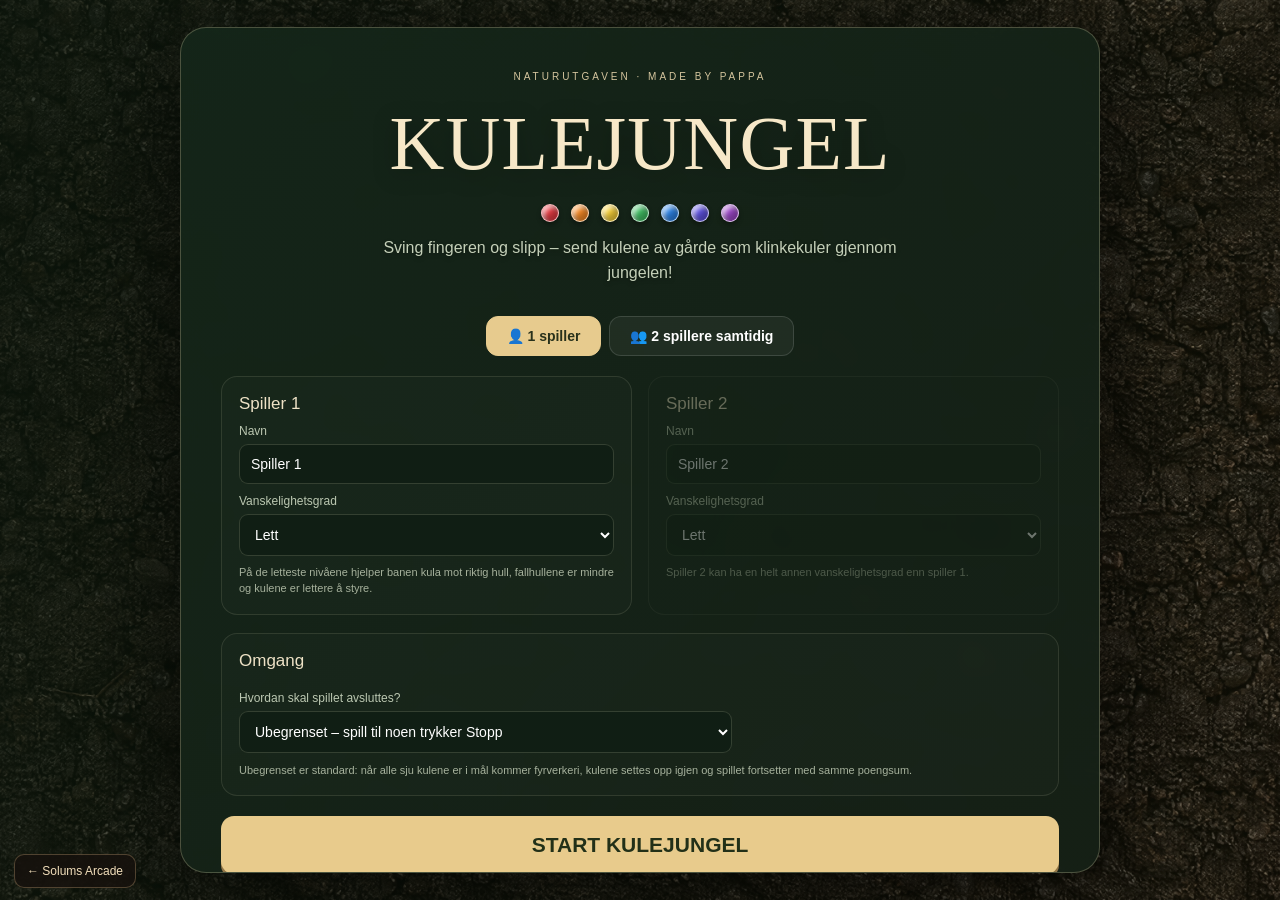
==== Kulejungel/index.html @ 2a16c9df "Update Solums Arcade with all seven games and realistic artwork" ====
<!doctype html>
<html lang="no">
<head>
<meta charset="utf-8">
<meta name="viewport" content="width=device-width,initial-scale=1,maximum-scale=1,user-scalable=no">
<title>Kulejungel · Naturutgaven</title>
<!-- Kulejungel v10.6: store dyr, riktig gangretning, sjangling og hulltriks -->
<style>
:root{
  --panel: rgba(15,29,29,.92);
  --ink:#f8fff8;
  --muted:#c8d8c9;
  --accent:#ffe66d;
}
*{box-sizing:border-box}
html,body{margin:0;width:100%;height:100%;overflow:hidden;background:#07150f;color:var(--ink);font-family:Inter,ui-rounded,"Segoe UI",Arial,sans-serif;touch-action:none}
button,input,select{font:inherit}
#app{position:fixed;inset:0}
canvas{position:absolute;inset:0;width:100%;height:100%;touch-action:none;background:#24180f}
.screen{position:absolute;inset:0;display:flex;align-items:center;justify-content:center;padding:24px;z-index:20}
#setup{background:
  radial-gradient(circle at 15% 15%,rgba(202,153,83,.24),transparent 28%),
  radial-gradient(circle at 85% 75%,rgba(118,77,42,.25),transparent 32%),
  linear-gradient(135deg,#161009,#382617 55%,#120d08)}
.card{width:min(980px,96vw);max-height:94vh;overflow:auto;background:var(--panel);border:2px solid rgba(255,255,255,.16);border-radius:28px;padding:28px;box-shadow:0 24px 70px rgba(0,0,0,.45);backdrop-filter:blur(12px)}
.logo{
  text-align:center;
  margin:-4px auto 24px;
  padding:18px 18px 16px;
  max-width:880px;
  border-radius:30px;
  background:
    radial-gradient(circle at 50% 120%,rgba(255,227,106,.20),transparent 54%),
    linear-gradient(180deg,rgba(28,68,42,.78),rgba(13,38,25,.44));
  border:1px solid rgba(255,255,255,.16);
  box-shadow:inset 0 1px 0 rgba(255,255,255,.10),0 12px 32px rgba(0,0,0,.22);
}
.logoTitle{
  display:inline-block;
  position:relative;
  margin:0;
  padding:4px 18px 8px;
  font-size:clamp(62px,9vw,124px);
  font-weight:1000;
  letter-spacing:.015em;
  line-height:.88;
  color:#fffdf3 !important;
  background:none !important;
  -webkit-background-clip:initial !important;
  background-clip:initial !important;
  -webkit-text-fill-color:#fffdf3 !important;
  -webkit-text-stroke:clamp(1px,.16vw,2px) rgba(255,255,255,.98);
  paint-order:stroke fill;
  text-shadow:
    -5px 5px 0 #ef3e45,
    -2px 7px 0 #ff922c,
     2px 9px 0 #ffd83b,
     5px 11px 0 #43c768,
     8px 13px 0 #2e88ef,
    11px 15px 0 #6255ea,
    14px 17px 0 #a34bd0,
    0 22px 30px rgba(0,0,0,.52);
  filter:drop-shadow(0 4px 8px rgba(0,0,0,.22));
}
.logoTitle::after{
  content:"";
  position:absolute;
  left:7%;
  right:7%;
  bottom:-8px;
  height:8px;
  border-radius:999px;
  background:linear-gradient(90deg,#f44336,#ff8c22,#ffd52e,#3ecf5b,#2a8cff,#6255ea,#a34bd0);
  box-shadow:0 3px 10px rgba(0,0,0,.28);
}
.rainbow{
  background:linear-gradient(90deg,#f44336 2%,#ff8c22 18%,#ffd52e 34%,#3ecf5b 49%,#2a8cff 65%,#6255ea 81%,#a34bd0 98%);
  -webkit-background-clip:text;
  background-clip:text;
  color:transparent;
}
.logo p{
  font-size:clamp(18px,2vw,25px);
  font-weight:800;
  color:#eef6e8;
  margin:22px 0 0;
  text-shadow:0 2px 4px rgba(0,0,0,.35);
}
.logoBalls{
  display:flex;
  justify-content:center;
  align-items:center;
  gap:clamp(7px,1.2vw,14px);
  margin:17px auto 2px;
}
.logoBall{
  width:clamp(15px,2.1vw,24px);
  aspect-ratio:1;
  border-radius:50%;
  border:2px solid rgba(255,255,255,.70);
  box-shadow:inset -4px -5px 7px rgba(0,0,0,.23),inset 3px 3px 5px rgba(255,255,255,.30),0 4px 6px rgba(0,0,0,.28);
}
.madeBy{
  margin:20px 0 2px;
  text-align:center;
  font-size:clamp(15px,1.8vw,19px);
  font-weight:900;
  letter-spacing:.08em;
  color:#e8f1e4;
  opacity:.92;
}
.madeBy span{
  display:inline-block;
  padding:8px 18px;
  border-top:1px solid rgba(255,255,255,.16);
}
.modeRow{display:flex;gap:12px;justify-content:center;margin:22px 0;flex-wrap:wrap}
.modeBtn{border:0;border-radius:18px;padding:14px 24px;background:#294838;color:white;cursor:pointer;font-weight:800;font-size:20px;box-shadow:inset 0 -4px rgba(0,0,0,.18)}
.modeBtn.active{background:#f1c746;color:#1b241b;transform:translateY(-2px)}
.players{display:grid;grid-template-columns:1fr 1fr;gap:16px}
.playerCard{background:rgba(255,255,255,.07);border-radius:22px;padding:18px;border:1px solid rgba(255,255,255,.12)}
.playerCard h2{margin:0 0 12px;font-size:24px}
label{display:block;color:#d7e4d8;font-weight:700;margin:10px 0 6px}
input,select{width:100%;border:2px solid rgba(255,255,255,.18);background:#10281b;color:white;border-radius:14px;padding:13px 14px;outline:none}
input:focus,select:focus{border-color:#ffe66d}
option{background:#10281b;color:white}
.helpText{font-size:14px;color:#aebfae;margin-top:8px;line-height:1.4}
.roundSettings{margin-top:18px;background:rgba(255,255,255,.055);border:1px solid rgba(255,255,255,.12);border-radius:22px;padding:18px}
.roundSettings h2{margin:0 0 10px;font-size:24px}
.roundGrid{display:grid;grid-template-columns:1.25fr .75fr;gap:14px;align-items:end}
.roundValue{display:none}
.roundHint{margin-top:9px;font-size:14px;line-height:1.45;color:#b7c8b8}
.stopBtn{background:rgba(88,25,22,.88)!important;border-color:rgba(255,180,160,.20)!important;padding:8px 11px!important;font-size:14px!important}
#fireworksLayer{position:absolute;inset:0;z-index:11;pointer-events:none}

#fireworksLayer{
  background:transparent !important;
  pointer-events:none;
  z-index:11;
}
#game{z-index:1}
@media(max-width:760px){.roundGrid{grid-template-columns:1fr}}
.startBtn{width:100%;margin-top:20px;border:0;border-radius:22px;padding:18px 24px;font-size:clamp(22px,3vw,34px);font-weight:1000;background:linear-gradient(#ffe96b,#e4ae22);color:#172014;cursor:pointer;box-shadow:0 7px 0 #9d7414,0 14px 35px rgba(0,0,0,.28)}
.startBtn:active{transform:translateY(4px);box-shadow:0 3px 0 #9d7414}
.tiny{font-size:13px;color:#a9baa9;text-align:center;margin-top:14px;line-height:1.4}
#hud{position:absolute;inset:0;pointer-events:none;z-index:8;display:none}
.topbar{position:absolute;left:14px;right:14px;top:12px;display:flex;gap:10px;align-items:flex-start;justify-content:space-between}
.hudPlayer{background:rgba(6,18,12,.76);border:1px solid rgba(255,255,255,.18);padding:9px 14px;border-radius:16px;min-width:190px;box-shadow:0 6px 18px rgba(0,0,0,.25);backdrop-filter:blur(8px)}
.hudName{font-size:18px;font-weight:900}
.hudScore{color:#dbe6da;font-size:14px;margin-top:3px}
.controls{display:flex;gap:8px;pointer-events:auto}
.iconBtn{border:0;border-radius:14px;padding:10px 13px;background:rgba(6,18,12,.8);color:#fff;font-weight:800;cursor:pointer;border:1px solid rgba(255,255,255,.16)}
.centerTitle{position:absolute;left:50%;top:14px;transform:translateX(-50%);background:rgba(6,18,12,.72);border:1px solid rgba(255,255,255,.15);border-radius:16px;padding:8px 18px;font-size:18px;font-weight:1000;letter-spacing:.04em}
#messageLayer{position:absolute;inset:0;pointer-events:none;z-index:12}
.popMessage{position:absolute;transform:translate(-50%,-50%) scale(.3);font-size:clamp(28px,4vw,60px);font-weight:1000;text-shadow:0 4px 0 rgba(0,0,0,.38),0 8px 22px rgba(0,0,0,.4);animation:pop .95s ease-out forwards;white-space:nowrap}
@keyframes pop{0%{opacity:0;transform:translate(-50%,-50%) scale(.3) rotate(-8deg)}20%{opacity:1;transform:translate(-50%,-50%) scale(1.25) rotate(3deg)}65%{opacity:1;transform:translate(-50%,-65%) scale(1)}100%{opacity:0;transform:translate(-50%,-110%) scale(.9)}}
#finish{display:none;background:rgba(3,12,8,.74);z-index:30}
.finishCard{text-align:center;width:min(680px,94vw);background:rgba(13,34,21,.96);border-radius:30px;padding:30px;border:2px solid rgba(255,255,255,.2);box-shadow:0 20px 60px rgba(0,0,0,.5)}
.finishCard h1{font-size:clamp(42px,7vw,80px);margin:0}
.finishCard p{font-size:22px;color:#dce9dc}
.finishBtns{display:flex;gap:12px;justify-content:center;flex-wrap:wrap}
.finishBtns button{border:0;border-radius:18px;padding:14px 22px;font-weight:900;font-size:18px;cursor:pointer}
.primary{background:#ffe36a;color:#152016}.secondary{background:#315441;color:#fff}
@media(max-width:760px){
  .players{grid-template-columns:1fr}
  .card{padding:20px}
  .centerTitle{display:none}
  .hudPlayer{min-width:auto}
}
:root{--panel:rgba(20,29,22,.94);--ink:#fff9e9;--muted:#cfceb9;--accent:#efd393}
#setup{background:linear-gradient(110deg,#0c180dc9,#191b0b66),url('assets/ground.jpg') center/cover}
.screen{padding:20px;touch-action:pan-y}.card{width:min(920px,96vw);padding:30px 40px;border:1px solid #e0d4ad44;background:linear-gradient(135deg,#142619ee,#152016f2);border-radius:26px;box-shadow:0 24px 100px #0009}
.logo{background:none;border:0;box-shadow:none;padding:10px;margin:0 auto 20px;position:relative}
.logo::before{content:'NATURUTGAVEN · MADE BY PAPPA';font-size:10px;letter-spacing:.3em;color:#d5c59e;display:block;margin:3px 0 20px}
.logoTitle{font-family:Georgia,serif;font-size:clamp(40px,7vw,76px);font-weight:400;letter-spacing:.015em;line-height:1.1;color:#f7e8c8!important;-webkit-text-fill-color:#f7e8c8!important;-webkit-text-stroke:0;text-shadow:0 4px 24px #0005;filter:none;padding:0}
.logoTitle::after{display:none}.logo p{font-size:16px;font-weight:400;line-height:1.6;margin:13px auto 0;color:#c5d0b9;max-width:550px}.logoBalls{margin-top:18px;gap:12px}.logoBall{width:18px;border:1px solid #fffa;box-shadow:inset -4px -5px 6px #0005,inset 3px 3px 4px #fffa,0 3px 5px #0005}
.modeRow{margin:20px 0;gap:8px}.modeBtn{font-size:14px;padding:11px 20px;border-radius:12px;font-weight:600;background:#ffffff0d;box-shadow:none;border:1px solid #fff2}.modeBtn.active{background:#e7cb8e;transform:none;color:#28311b;border-color:#e7cb8e}
.playerCard,.roundSettings{border-radius:16px;background:#ffffff04;border:1px solid #d7d9b621;padding:17px}.playerCard h2,.roundSettings h2{font-size:17px;font-weight:500;margin:0 0 10px;color:#eee2c6}label{font-size:12px;font-weight:500;color:#bcc8b2}input,select{padding:11px;font-size:14px;border-radius:9px;border:1px solid #e3dfb92c;background:#101e14}input:focus,select:focus{border-color:#e4c88b}.helpText,.roundHint{font-size:11px;line-height:1.5;color:#a7b29d}
.startBtn{background:#e8cb8c;color:#223018;font-size:21px;border-radius:13px;box-shadow:0 4px 0 #927647;padding:17px;font-weight:700}.tiny{font-size:11px;color:#a3b097}.madeBy{display:none}
.topbar{top:12px;left:16px;right:16px}.hudPlayer{background:#0d1b12df;border:1px solid #e8d5a54d;border-radius:12px;min-width:170px}.hudName{font-family:Georgia,serif;font-size:19px;font-weight:400;color:#f1e2be}.hudScore{font-size:12px;color:#cdd3ba}.iconBtn{border-radius:10px;font-size:12px;padding:10px;background:#112017e8;border:1px solid #e8d5a53b}.centerTitle{font-size:12px;font-weight:500;background:#102018d9;border-radius:10px;color:#e4d2aa;padding:10px}
.finishCard{background:#142318f2;border:1px solid #e7ce9466}.finishCard h1{font-family:Georgia,serif;font-size:48px;font-weight:400;color:#efd59d}.finishCard p{font-size:18px}
@media(max-width:760px){.card{padding:22px}.players{grid-template-columns:1fr}.logoTitle{font-size:45px}.logo p{font-size:14px}.hudPlayer{min-width:0;padding:8px}.hudName{font-size:14px}.controls{gap:4px;flex-wrap:wrap;justify-content:center;max-width:180px}.iconBtn{font-size:10px;padding:7px}.topbar{gap:5px;left:8px;right:8px}.logo::before{font-size:8px}.hudScore{font-size:10px}}
body.two-players .centerTitle{display:none}

.arcade-back{position:fixed;bottom:12px;left:14px;z-index:100;color:#f2dfbb;background:#17120ddd;border:1px solid #c6a67855;border-radius:10px;padding:9px 12px;text-decoration:none;font:12px Arial,sans-serif}.arcade-back:focus-visible{outline:3px solid #fff}@media(max-width:500px){.arcade-back{font-size:10px;padding:7px 9px}}</style>
</head>
<body><a class="arcade-back" href="../index.html">← Solums Arcade</a>
<div id="app">
  <canvas id="game"></canvas>
  <canvas id="fireworksLayer"></canvas>

  <div id="hud">
    <div class="topbar">
      <div id="hudP1" class="hudPlayer"><div class="hudName">Spiller 1</div><div class="hudScore">0 / 7 kuler i mål</div></div>
      <div class="centerTitle">🌿 KULEJUNGEL 🌿</div>
      <div class="controls">
        <button class="iconBtn" id="soundBtn">🔊 Lyd</button>
        <button class="iconBtn" id="fullBtn">⛶ Fullskjerm</button>
        <button class="iconBtn stopBtn" id="stopBtn">■ Stopp</button>
        <button class="iconBtn" id="setupBtn">⚙ Oppsett</button>
      </div>
      <div id="hudP2" class="hudPlayer" style="display:none;text-align:right"><div class="hudName">Spiller 2</div><div class="hudScore">0 / 7 kuler i mål</div></div>
    </div>
  </div>

  <div id="messageLayer"></div>
  <div id="loadingGame" style="display:none;position:absolute;inset:0;z-index:50;background:rgba(8,18,12,.92);align-items:center;justify-content:center;text-align:center;color:white;font-family:inherit">
    <div style="padding:28px 34px;border-radius:24px;background:rgba(255,255,255,.08);font-size:26px;font-weight:900">
      🌿 Lager Kulejungel-banen…
      <div style="font-size:15px;font-weight:600;margin-top:10px;color:#d7e5d5">Et lite øyeblikk</div>
    </div>
  </div>

  <section id="setup" class="screen">
    <div class="card">
      <div class="logo">
        <h1 class="logoTitle">KULEJUNGEL</h1>
        <div class="logoBalls" aria-hidden="true">
          <span class="logoBall" style="background:#ef3e45"></span>
          <span class="logoBall" style="background:#ff8f27"></span>
          <span class="logoBall" style="background:#ffd83b"></span>
          <span class="logoBall" style="background:#43c768"></span>
          <span class="logoBall" style="background:#2e88ef"></span>
          <span class="logoBall" style="background:#6255ea"></span>
          <span class="logoBall" style="background:#a34bd0"></span>
        </div>
        <p>Sving fingeren og slipp – send kulene av gårde som klinkekuler gjennom jungelen!</p>
      </div>

      <div class="modeRow">
        <button class="modeBtn active" data-players="1">👤 1 spiller</button>
        <button class="modeBtn" data-players="2">👥 2 spillere samtidig</button>
      </div>

      <div class="players">
        <div class="playerCard">
          <h2>Spiller 1</h2>
          <label for="name1">Navn</label>
          <input id="name1" value="Spiller 1" maxlength="24">
          <label for="diff1">Vanskelighetsgrad</label>
          <select id="diff1">
            <option value="veryeasy">Veldig lett – mye hjelp</option>
            <option value="easy" selected>Lett</option>
            <option value="normal">Middels</option>
            <option value="hard">Utfordrende</option>
          </select>
          <div class="helpText">På de letteste nivåene hjelper banen kula mot riktig hull, fallhullene er mindre og kulene er lettere å styre.</div>
        </div>

        <div class="playerCard" id="p2Card" style="opacity:.38;pointer-events:none">
          <h2>Spiller 2</h2>
          <label for="name2">Navn</label>
          <input id="name2" value="Spiller 2" maxlength="24">
          <label for="diff2">Vanskelighetsgrad</label>
          <select id="diff2">
            <option value="veryeasy">Veldig lett – mye hjelp</option>
            <option value="easy" selected>Lett</option>
            <option value="normal">Middels</option>
            <option value="hard">Utfordrende</option>
          </select>
          <div class="helpText">Spiller 2 kan ha en helt annen vanskelighetsgrad enn spiller 1.</div>
        </div>
      </div>

      <div class="roundSettings">
        <h2>Omgang</h2>
        <div class="roundGrid">
          <div>
            <label for="roundMode">Hvordan skal spillet avsluttes?</label>
            <select id="roundMode">
              <option value="unlimited" selected>Ubegrenset – spill til noen trykker Stopp</option>
              <option value="score">Spill til en poenggrense</option>
              <option value="time">Spill i et bestemt antall minutter</option>
            </select>
          </div>
          <div id="scoreTargetWrap" class="roundValue">
            <label for="scoreTarget">Poenggrense</label>
            <input id="scoreTarget" type="number" min="1000" step="500" value="10000">
          </div>
          <div id="timeTargetWrap" class="roundValue">
            <label for="timeTarget">Tid i minutter</label>
            <input id="timeTarget" type="number" min="1" step="1" value="5">
          </div>
        </div>
        <div id="roundHint" class="roundHint">
          Ubegrenset er standard: når alle sju kulene er i mål kommer fyrverkeri, kulene settes opp igjen og spillet fortsetter med samme poengsum.
        </div>
      </div>

      <button id="startBtn" class="startBtn">START KULEJUNGEL</button>
      <div class="tiny">
        Dra/sving den aktive kula og slipp – jo raskere fingerbevegelse, desto hardere skytes kula av gårde.<br>
        Naturtro materialer og innspilte lyder. Spillet virker uten internett når hele mappen er lastet ned.
      </div>
      <div class="madeBy"><span>Made by Pappa</span></div>
    </div>
  </section>

  <section id="finish" class="screen">
    <div class="finishCard">
      <h1>🎉 Fantastisk! 🎉</h1>
      <p id="finishText">Alle kulene er i mål!</p>
      <div class="finishBtns">
        <button id="againBtn" class="primary">Spill en gang til</button>
        <button id="backBtn" class="secondary">Til oppsett</button>
      </div>
    </div>
  </section>
</div>

<script>
(() => {
"use strict";

const canvas = document.getElementById("game");
const ctx = canvas.getContext("2d", {alpha:false});
const fireworksCanvas = document.getElementById("fireworksLayer");
const fctx = fireworksCanvas.getContext("2d");
const setup = document.getElementById("setup");
const hud = document.getElementById("hud");
const finish = document.getElementById("finish");
const messageLayer = document.getElementById("messageLayer");

let dpr = 1, W = 1280, H = 720;
let playerCount = 1;
let boards = [];
let running = false;
let lastT = performance.now();
let particles = [];
let fireworks = [];
let muted = false;
let finishedShown = false;
let matchEnded = false;
let roundMode = "unlimited";
let roundTarget = 0;
let matchStart = 0;
let fireworkSoundPrimed = false;
let screenFlash = 0;
let screenFlashColor = "#ffffff";

// Samplede lyder. Kilde: rse/soundfx på GitHub (se README_Kulejungel.txt).
const SOUND_BASE = "assets/";
const FIREWORKS_URL = "assets/fanfare.wav";
const soundUrls = {
  grab: SOUND_BASE + "wood.wav",
  bump: SOUND_BASE + "wood.wav",
  trap: SOUND_BASE + "flute.wav",
  success: SOUND_BASE + "success.wav",
  fanfare: SOUND_BASE + "fanfare.wav",
  chime: SOUND_BASE + "piano.wav",
  // To samplede slag legges oppå hverandre for et tørrere "stein mot stein"-klakk.
  stoneLow: SOUND_BASE + "kick.wav",
  stoneClick: SOUND_BASE + "wood.wav",
  splatLow: SOUND_BASE + "kick.wav",
  splatWet: SOUND_BASE + "snare.wav"
};
const soundVolume = {grab:.5,bump:.5,trap:.5,success:.5,fanfare:.42,chime:.5,stoneLow:.34,stoneClick:.58,splatLow:.56,splatWet:.40};

// Tre forskjellige applaus-/klappeopptak.
// Hvert mål velger tilfeldig ett av dem og spiller bare et kort utsnitt.
const APPLAUSE_SAMPLES = [
  {
    url:"assets/clap.wav",
    start:0.00, dur:1450, vol:.48, rate:1.06
  },
  {
    url:"assets/clap.wav",
    start:0.00, dur:1280, vol:.46, rate:1.08
  },
  {
    url:"assets/clap.wav",
    start:0.00, dur:1180, vol:.42, rate:1.00
  }
];

const APPLAUSE_PLAYERS = APPLAUSE_SAMPLES.map(s=>{
  const a=new Audio(s.url);
  a.preload="metadata";
  a.volume=s.vol;
  try{a.load();}catch(e){}
  return a;
});
let applausePrimed=false;
const FIREWORK_PLAYER = new Audio(FIREWORKS_URL);
FIREWORK_PLAYER.preload="auto";
FIREWORK_PLAYER.volume=.48;
/* lastes ved behov i Chrome */

function primeFireworksSound(){
  if(fireworkSoundPrimed || muted) return;
  fireworkSoundPrimed=true;
  try{
    FIREWORK_PLAYER.muted=true;
    FIREWORK_PLAYER.currentTime=0;
    const p=FIREWORK_PLAYER.play();
    if(p && p.then){
      p.then(()=>{
        try{FIREWORK_PLAYER.pause();FIREWORK_PLAYER.currentTime=0;FIREWORK_PLAYER.muted=false;}catch(e){}
      }).catch(()=>{
        try{FIREWORK_PLAYER.pause();FIREWORK_PLAYER.currentTime=0;FIREWORK_PLAYER.muted=false;}catch(e){}
      });
    }
  }catch(e){}
}

function primeApplause(){
  if(applausePrimed || muted) return;
  applausePrimed=true;
  APPLAUSE_PLAYERS.forEach(a=>{
    try{
      a.muted=true;
      a.currentTime=0;
      const p=a.play();
      if(p && p.then){
        p.then(()=>{
          try{a.pause();a.currentTime=0;a.muted=false;}catch(e){}
        }).catch(()=>{
          try{a.pause();a.currentTime=0;a.muted=false;}catch(e){}
        });
      }
    }catch(e){}
  });
}


// Ekte samplede vokallyder (CC0-kildene er dokumentert i README).
const OUCH_SAMPLES = [
  "assets/flute.wav",
  "assets/flute.wav"
];
function playSound(name, vol=1){
  if(muted || !soundUrls[name]) return;
  try{
    const a = new Audio(soundUrls[name]);
    a.preload = "none";
    a.volume = Math.min(1,(soundVolume[name]||.5)*vol);
    a.play().catch(()=>{});
  }catch(e){}
}
function playStoneClack(power=1){
  if(muted) return;
  try{
    const low = new Audio(soundUrls.stoneLow);
    low.volume = Math.min(.72,.20+.34*power);
    low.playbackRate = rnd(.92,1.08);
    low.play().catch(()=>{});
    setTimeout(()=>{
      const click = new Audio(soundUrls.stoneClick);
      click.volume = Math.min(.82,.28+.38*power);
      click.playbackRate = rnd(.80,1.18);
      click.play().catch(()=>{});
    }, rnd(12,32));
  }catch(e){}
}
function playFunnyOuch(){
  if(muted) return;
  try{
    const url = OUCH_SAMPLES[Math.floor(Math.random()*OUCH_SAMPLES.length)];
    const a = new Audio(url);
    a.preload = "none";
    a.volume = .62;
    const rates=[.72,.84,.96,1.10,1.24,1.36];
    a.playbackRate = rates[Math.floor(Math.random()*rates.length)];
    if("preservesPitch" in a) a.preservesPitch=false;
    if("webkitPreservesPitch" in a) a.webkitPreservesPitch=false;
    a.play().catch(()=>{});
  }catch(e){}
}
function playCritterStep(type){
  if(muted) return;
  try{
    const url = type==="beetle" ? soundUrls.grab : soundUrls.stoneClick;
    const a = new Audio(url);
    a.preload = "none";
    a.volume = type==="beetle" ? .038 : .022;
    a.playbackRate = type==="beetle" ? rnd(.55,.72) : rnd(1.52,1.90);
    if("preservesPitch" in a) a.preservesPitch=false;
    if("webkitPreservesPitch" in a) a.webkitPreservesPitch=false;
    a.play().catch(()=>{});
  }catch(e){}
}

function playShortApplause(){
  if(muted) return;
  try{
    const idx=Math.floor(Math.random()*APPLAUSE_SAMPLES.length);
    const base=APPLAUSE_SAMPLES[idx];
    const a=APPLAUSE_PLAYERS[idx];

    a.muted=false;
    try{a.pause();a.currentTime=base.start||0;}catch(e){}
    a.volume=clamp(base.vol+rnd(-.025,.035),.34,.60);
    a.playbackRate=clamp(base.rate+rnd(-.025,.025),.92,1.18);

    const p=a.play();
    if(p && p.catch) p.catch(()=>{});
    setTimeout(()=>{
      try{a.pause();a.currentTime=0;}catch(e){}
    },base.dur+rnd(-40,55));
  }catch(e){}
}
function playSplat(){
  if(muted) return;
  try{
    const a=new Audio(soundUrls.splatLow);
    a.volume=.48;a.playbackRate=rnd(.55,.69);
    if("preservesPitch" in a) a.preservesPitch=false;
    if("webkitPreservesPitch" in a) a.webkitPreservesPitch=false;
    a.play().catch(()=>{});
    setTimeout(()=>{
      const b=new Audio(soundUrls.splatWet);
      b.volume=.34;b.playbackRate=rnd(.58,.76);
      if("preservesPitch" in b) b.preservesPitch=false;
      if("webkitPreservesPitch" in b) b.webkitPreservesPitch=false;
      b.play().catch(()=>{});
    },22);
  }catch(e){}
}

const COLORS = [
  {name:"rød", hex:"#ef3e45"},
  {name:"oransje", hex:"#ff8f27"},
  {name:"gul", hex:"#ffd83b"},
  {name:"grønn", hex:"#43c768"},
  {name:"blå", hex:"#2e88ef"},
  {name:"indigo", hex:"#5557d9"},
  {name:"fiolett", hex:"#9252cc"}
];

const DIFF = {
  // v10.3: raskere rulledynamikk og tydeligere pinball-følelse.
  veryeasy:{label:"Veldig lett", drag:24.0, maxSpeed:1150, launch:1.90, slope:82,  friction:.9940, bounce:.84, trapScale:.64, magnet:145, magnetForce:10.5, obstacleScale:.68, fallGrace:.82},
  easy:    {label:"Lett",        drag:22.0, maxSpeed:1300, launch:2.08, slope:112, friction:.9950, bounce:.88, trapScale:.78, magnet:98,  magnetForce:6.8,  obstacleScale:.78, fallGrace:.70},
  normal:  {label:"Middels",     drag:20.0, maxSpeed:1450, launch:2.28, slope:145, friction:.9960, bounce:.92, trapScale:.96, magnet:52,  magnetForce:3.2,  obstacleScale:.90, fallGrace:.58},
  hard:    {label:"Utfordrende", drag:18.0, maxSpeed:1600, launch:2.48, slope:178, friction:.9965, bounce:.95, trapScale:1.08,magnet:0,   magnetForce:0,    obstacleScale:1.0,  fallGrace:.50}
};

function clamp(v,a,b){return Math.max(a,Math.min(b,v))}
function lerp(a,b,t){return a+(b-a)*t}
function dist2(x1,y1,x2,y2){const dx=x1-x2,dy=y1-y2;return dx*dx+dy*dy}
function rnd(a,b){return a+Math.random()*(b-a)}
function fract(v){return v-Math.floor(v)}
function prand(seed){
  return fract(Math.sin(seed*12.9898+78.233)*43758.5453123);
}
function hash2(ix,iy,seed){
  return prand(ix*127.1 + iy*311.7 + seed*73.91);
}
function valueNoise(x,y,seed){
  const ix=Math.floor(x), iy=Math.floor(y);
  const fx=x-ix, fy=y-iy;
  const sx=fx*fx*(3-2*fx), sy=fy*fy*(3-2*fy);
  const a=hash2(ix,iy,seed), b=hash2(ix+1,iy,seed);
  const c=hash2(ix,iy+1,seed), d=hash2(ix+1,iy+1,seed);
  return lerp(lerp(a,b,sx),lerp(c,d,sx),sy);
}
function soilNoise(x,y,seed){
  let total=0, amp=.56, freq=1, norm=0;
  for(let o=0;o<4;o++){
    total += valueNoise(x*freq,y*freq,seed+o*17.3)*amp;
    norm += amp;
    amp *= .52; freq *= 2.03;
  }
  return total/norm;
}
function createBallWear(id,boardIndex){
  const dirt=[], scratches=[];
  const base=1000+id*113+boardIndex*991;
  for(let i=0;i<13;i++){
    const a=prand(base+i*7.1)*Math.PI*2;
    const rr=Math.sqrt(prand(base+i*13.7))*0.72;
    dirt.push({
      x:Math.cos(a)*rr, y:Math.sin(a)*rr,
      rx:.045+prand(base+i*19.3)*.12,
      ry:.025+prand(base+i*23.9)*.08,
      rot:prand(base+i*29.1)*Math.PI,
      alpha:.06+prand(base+i*31.7)*.16
    });
  }
  for(let i=0;i<9;i++){
    const a=prand(base+300+i*17.3)*Math.PI*2;
    const rr=Math.sqrt(prand(base+500+i*9.7))*0.62;
    scratches.push({
      x:Math.cos(a)*rr, y:Math.sin(a)*rr,
      ang:prand(base+700+i*5.3)*Math.PI*2,
      len:.12+prand(base+900+i*11.9)*.28,
      width:.012+prand(base+1100+i*3.1)*.018,
      alpha:.10+prand(base+1300+i*2.7)*.22
    });
  }
  return {dirt,scratches};
}

function resize(){
  dpr = Math.min(window.devicePixelRatio||1,2);
  W = innerWidth; H = innerHeight;
  canvas.width = Math.round(W*dpr); canvas.height = Math.round(H*dpr);
  canvas.style.width = W+"px"; canvas.style.height = H+"px";
  fireworksCanvas.width = Math.round(W*dpr); fireworksCanvas.height = Math.round(H*dpr);
  fireworksCanvas.style.width = W+"px"; fireworksCanvas.style.height = H+"px";
  ctx.setTransform(dpr,0,0,dpr,0,0);
  fctx.setTransform(dpr,0,0,dpr,0,0);
  if(running) layoutBoards();
}
window.addEventListener("resize", resize);
resize();


const roundModeSelect=document.getElementById("roundMode");
const scoreTargetWrap=document.getElementById("scoreTargetWrap");
const timeTargetWrap=document.getElementById("timeTargetWrap");
const roundHint=document.getElementById("roundHint");

function updateRoundControls(){
  const mode=roundModeSelect.value;
  scoreTargetWrap.style.display=mode==="score"?"block":"none";
  timeTargetWrap.style.display=mode==="time"?"block":"none";
  if(mode==="unlimited"){
    roundHint.textContent="Ubegrenset er standard: når alle sju kulene er i mål kommer fyrverkeri, kulene settes opp igjen og spillet fortsetter med samme poengsum.";
  }else if(mode==="score"){
    roundHint.textContent="Første spiller som når poenggrensen vinner. Alle sju kulene kan brukes flere ganger hvis det trengs.";
  }else{
    roundHint.textContent="Når tiden er ute stopper spillet. Spilleren med høyest poengsum vinner.";
  }
}
roundModeSelect.addEventListener("change",updateRoundControls);
updateRoundControls();

document.querySelectorAll(".modeBtn").forEach(btn=>{
  btn.addEventListener("click",()=>{
    playerCount = +btn.dataset.players;
    document.querySelectorAll(".modeBtn").forEach(b=>b.classList.toggle("active",b===btn));
    const p2 = document.getElementById("p2Card");
    p2.style.opacity = playerCount===2 ? "1" : ".38";
    p2.style.pointerEvents = playerCount===2 ? "auto" : "none";
  });
});

document.getElementById("startBtn").addEventListener("click", ()=>{
  const loading=document.getElementById("loadingGame");
  loading.style.display="flex";
  // La Chrome tegne lastebildet før terrenget bygges.
  requestAnimationFrame(()=>setTimeout(()=>{
    try{
      startGame();
    }finally{
      loading.style.display="none";
    }
  },20));
});
document.getElementById("againBtn").addEventListener("click", ()=>{
  finish.style.display="none";
  const loading=document.getElementById("loadingGame");
  loading.style.display="flex";
  requestAnimationFrame(()=>setTimeout(()=>{
    try{ startGame(); } finally { loading.style.display="none"; }
  },20));
});
document.getElementById("backBtn").addEventListener("click", showSetup);
document.getElementById("setupBtn").addEventListener("click", showSetup);
document.getElementById("stopBtn").addEventListener("click",()=>{
  if(running) endMatch("stopped");
});
document.getElementById("soundBtn").addEventListener("click",()=>{
  muted=!muted;
  document.getElementById("soundBtn").textContent = muted ? "🔇 Lyd av" : "🔊 Lyd";
});
document.getElementById("fullBtn").addEventListener("click", async()=>{
  try{
    if(!document.fullscreenElement) await document.documentElement.requestFullscreen();
    else await document.exitFullscreen();
  }catch(e){}
});

function showSetup(){
  running=false;
  matchEnded=true;
  fireworks.length=0;
  fctx.clearRect(0,0,W,H);
  setup.style.display="flex";
  hud.style.display="none";
  finish.style.display="none";
  const title=document.querySelector(".centerTitle");
  if(title) title.textContent="🌿 KULEJUNGEL 🌿";
}

function startGame(){
  document.body.classList.toggle("two-players",playerCount===2);
  ensureForestAudio();
  finishedShown=false;
  matchEnded=false;
  particles.length=0;
  fireworks.length=0;
  fctx.clearRect(0,0,W,H);
  boards = [];

  roundMode=document.getElementById("roundMode").value;
  if(roundMode==="score"){
    roundTarget=Math.max(1000,Number(document.getElementById("scoreTarget").value)||10000);
  }else if(roundMode==="time"){
    roundTarget=Math.max(1,Number(document.getElementById("timeTarget").value)||5)*60;
  }else{
    roundTarget=0;
  }

  const names=[document.getElementById("name1").value.trim()||"Spiller 1", document.getElementById("name2").value.trim()||"Spiller 2"];
  const diffs=[document.getElementById("diff1").value, document.getElementById("diff2").value];

  for(let i=0;i<playerCount;i++){
    boards.push(makeBoard(i,names[i],diffs[i]));
  }
  layoutBoards();
  setup.style.display="none";
  finish.style.display="none";
  hud.style.display="block";
  document.getElementById("hudP2").style.display=playerCount===2?"block":"none";
  updateHUD();
  try{localStorage.setItem('kulejungelNatur',JSON.stringify({names,diffs,playerCount,roundMode,score:document.getElementById('scoreTarget').value,time:document.getElementById('timeTarget').value}))}catch{}
  running=true;
  matchStart=performance.now();
  lastT=performance.now();
  playSound("chime",.8);
}

function makeBoard(index,name,diffKey){
  const seed = index===0 ? 1.17 : 2.93;
  return {
    index,name,diffKey,diff:DIFF[diffKey],seed,
    x:0,y:0,w:W,h:H,
    balls:[],holes:[],traps:[],rocks:[],mud:[],critters:[],scorpions:[],animals:[],
    critterTimer:rnd(5.5,11.5),
    scorpionTimer:rnd(13,24),
    animalTimer:rnd(9,18),
    score:0,
    cycles:0,
    resetPending:false,
    terrainCanvas:null,
    complete:false, finishTime:null, shake:0
  };
}

function layoutBoards(){
  const top = 68;
  const gap = playerCount===2 ? 6 : 0;
  if(playerCount===1){
    Object.assign(boards[0],{x:0,y:top,w:W,h:H-top});
    populateBoard(boards[0]);
  }else{
    const half=(W-gap)/2;
    Object.assign(boards[0],{x:0,y:top,w:half,h:H-top});
    Object.assign(boards[1],{x:half+gap,y:top,w:half,h:H-top});
    populateBoard(boards[0]);
    populateBoard(boards[1]);
  }
}

// Terrengfunksjon. Positiv verdi = høyde, negativ = fordypning.
function terrainH(b,x,y){
  const u=(x-b.x)/b.w, v=(y-b.y)/b.h;
  const s=b.seed;
  const gauss=(cx,cy,sx,sy,a)=>a*Math.exp(-(((u-cx)*(u-cx))/(sx*sx)+((v-cy)*(v-cy))/(sy*sy)));
  let h=0;

  // Tydeligere fjellrygger / hauger.
  h += gauss(.28,.25,.18,.15, 1.34);
  h += gauss(.70,.48,.16,.19, 1.14);
  h += gauss(.45,.79,.20,.12, .96);
  h += gauss(.88,.67,.10,.13, .62);

  // Dypere daler og groper.
  h -= gauss(.18,.66,.17,.18, 1.18);
  h -= gauss(.82,.22,.13,.17, 1.02);
  h -= gauss(.55,.39,.10,.10, .72);
  h -= gauss(.37,.55,.09,.13, .55);

  // En svak, uregelmessig ryggstruktur mellom hovedformene.
  h += .22*Math.sin((u*3.05+s)*Math.PI*2)*Math.cos((v*2.20+s*.41)*Math.PI*2);
  h += .10*Math.sin((u*5.2-v*2.7+s*.7)*Math.PI*2);

  return h;
}
function terrainGrad(b,x,y){
  const e=2.2;
  return {
    x:(terrainH(b,x+e,y)-terrainH(b,x-e,y))/(2*e),
    y:(terrainH(b,x,y+e)-terrainH(b,x,y-e))/(2*e)
  };
}

function populateBoard(b){
  // Bevar relativ fremdrift ved resize hvis banen allerede finnes.
  if(b.balls.length){
    const old={x:b._oldX??b.x,y:b._oldY??b.y,w:b._oldW??b.w,h:b._oldH??b.h};
    const rescale=(o)=>{
      const u=(o.x-old.x)/Math.max(1,old.w), v=(o.y-old.y)/Math.max(1,old.h);
      o.x=b.x+u*b.w; o.y=b.y+v*b.h;
      if(o.startX!==undefined){
        const su=(o.startX-old.x)/Math.max(1,old.w), sv=(o.startY-old.y)/Math.max(1,old.h);
        o.startX=b.x+su*b.w; o.startY=b.y+sv*b.h;
      }
    };
    [...b.balls,...b.holes,...b.traps,...b.rocks,...b.mud,...b.critters,...b.scorpions,...b.animals].forEach(rescale);
    b._oldX=b.x;b._oldY=b.y;b._oldW=b.w;b._oldH=b.h;
    renderTerrain(b);
    return;
  }

  const minDim=Math.min(b.w,b.h);
  const baseR=clamp(minDim*.047,24,46);
  const rads=COLORS.map((_,i)=>baseR*(1-i*.068));

  // Startposisjoner: langs nederste kant, med god avstand.
  COLORS.forEach((c,i)=>{
    const u=.13 + i*(.74/6);
    const x=b.x+u*b.w;
    const y=b.y+b.h*.88 + Math.sin(i*1.7)*b.h*.015;
    b.balls.push({
      id:i,color:c.hex,name:c.name,r:rads[i],x,y,vx:0,vy:0,
      startX:x,startY:y,done:false,active:i===0,hasStarted:false,dragId:null,targetX:x,targetY:y,
      lastPointerX:x,lastPointerY:y,lastPointerT:0,flickVX:0,flickVY:0,runStart:null,
      stuck:null,fall:0,glow:i===0?1:0,spin:rnd(0,Math.PI*2),wear:createBallWear(i,b.index),dustT:0
    });
  });

  // Mål-hull – størrelsen følger ballen, plassert som en slalåm gjennom jungelen.
  const goalUV = [
    [.16,.19],[.40,.30],[.76,.18],[.68,.47],[.28,.48],[.18,.72],[.72,.73]
  ];
  COLORS.forEach((c,i)=>{
    const [u,v]=goalUV[i];
    b.holes.push({
      id:i,color:c.hex,name:c.name,r:rads[i]*1.10,
      x:b.x+u*b.w,y:b.y+v*b.h,pulse:rnd(0,6.28),filled:false
    });
  });

  // Ekstra feller. Skaleres etter vanskelighetsgrad.
  const trapUV=[[.52,.18],[.87,.40],[.48,.58],[.38,.72],[.83,.68],[.10,.42],[.62,.76],[.25,.22],[.91,.77]];
  const trapCount=b.diffKey==="veryeasy"?4:b.diffKey==="easy"?5:b.diffKey==="normal"?7:8;
  for(let i=0;i<trapCount;i++){
    const [u,v]=trapUV[i];
    const rr=baseR*rnd(.62,.86)*b.diff.trapScale;
    b.traps.push({x:b.x+u*b.w,y:b.y+v*b.h,r:rr,pulse:rnd(0,6.28)});
  }

  // Færre, men tydeligere natursteiner. De får hver sin form, farge, slitasje og sprekker.
  const rockUV=[
    [.33,.18],[.57,.33],[.86,.57],[.52,.77],[.12,.59],[.66,.65],[.30,.62],
    [.44,.41],[.74,.34],[.20,.52]
  ];
  const rockCount=b.diffKey==="veryeasy"?3:b.diffKey==="easy"?4:b.diffKey==="normal"?5:6;
  for(let i=0;i<rockCount;i++){
    const [u,v]=rockUV[i];
    const seed=700+b.index*101+i*37;
    b.rocks.push({
      x:b.x+u*b.w,y:b.y+v*b.h,
      r:baseR*rnd(.68,1.03)*b.diff.obstacleScale,
      rot:rnd(0,6.28),
      squash:.72+prand(seed+1)*.24,
      warm:prand(seed+2),
      chips:Array.from({length:7},(_,k)=>.84+prand(seed+10+k)*.20),
      crackSeed:seed+40
    });
  }

  // Myr/mudder = tregere område
  const mudUV=[[.55,.46,.13,.08],[.22,.33,.10,.065],[.78,.82,.10,.055]];
  mudUV.forEach(([u,v,rx,ry],i)=>{
    if(i===2 && (b.diffKey==="veryeasy"||b.diffKey==="easy")) return;
    b.mud.push({x:b.x+u*b.w,y:b.y+v*b.h,rx:b.w*rx,ry:b.h*ry,seed:9100+b.index*313+i*71});
  });

  randomizeGoalHoles(b,true);
  b._oldX=b.x;b._oldY=b.y;b._oldW=b.w;b._oldH=b.h;
  renderTerrain(b);
}

function renderTerrainFallback(b){
  // Chrome-optimert versjon: samme jord/grus-følelse, men langt færre tunge
  // per-piksel-beregninger. Terrenget rendres på lavere intern oppløsning
  // og skaleres mykt opp av canvas.
  const scale=.34;
  const tw=Math.max(150,Math.round(b.w*scale));
  const th=Math.max(110,Math.round(b.h*scale));
  const c=document.createElement("canvas");
  c.width=tw;c.height=th;
  const g=c.getContext("2d");
  const img=g.createImageData(tw,th);

  for(let py=0;py<th;py++){
    for(let px=0;px<tw;px++){
      const x=b.x+(px/(tw-1))*b.w;
      const y=b.y+(py/(th-1))*b.h;
      const h=terrainH(b,x,y);

      // Bare én billig støyverdi per pixel.
      const n=soilNoise(px*.075,py*.075,b.seed*31.7);
      const fine=prand(px*17.13+py*43.71+b.seed*101.9);
      const ht=clamp((h+1.62)/3.35,0,1);

      let r=lerp(70,166,ht);
      let gg=lerp(48,122,ht);
      let bl=lerp(29,72,ht);

      const mottled=(n-.5)*28+(fine-.5)*7;
      r+=mottled;gg+=mottled*.72;bl+=mottled*.42;

      // Approximer lys fra terrenggradient med to ekstra samples i stedet for full grad-funksjon.
      const e=4.5;
      const gx=(terrainH(b,x+e,y)-terrainH(b,x-e,y))/(2*e);
      const gy=(terrainH(b,x,y+e)-terrainH(b,x,y-e))/(2*e);
      const light=clamp(.83+(-gx*.94-gy*.72)*5.2,.56,1.17);

      const k=(py*tw+px)*4;
      img.data[k]=clamp(r*light,0,255);
      img.data[k+1]=clamp(gg*light,0,255);
      img.data[k+2]=clamp(bl*light,0,255);
      img.data[k+3]=255;
    }
  }
  g.putImageData(img,0,0);

  // Jordflekker
  for(let i=0;i<36;i++){
    const s=b.seed*1700+i*43.1;
    const x=prand(s+1)*tw,y=prand(s+2)*th;
    const rx=6+prand(s+3)*28,ry=4+prand(s+4)*17;
    g.save();g.translate(x,y);g.rotate(prand(s+5)*Math.PI);
    g.fillStyle=prand(s+6)>.5
      ? `rgba(49,31,18,${.035+prand(s+7)*.08})`
      : `rgba(208,161,94,${.028+prand(s+7)*.065})`;
    g.beginPath();g.ellipse(0,0,rx,ry,0,0,Math.PI*2);g.fill();
    g.restore();
  }

  // Mange synlige korn, men betydelig færre enn v10.
  const gritCount=Math.max(900,Math.round(tw*th/42));
  const gritColors=[
    [45,31,20],[67,46,29],[93,64,39],[121,86,52],
    [153,113,71],[188,148,96],[110,103,88],[145,137,116]
  ];
  for(let i=0;i<gritCount;i++){
    const s=b.seed*3100+i*11.73;
    const x=prand(s+1)*tw,y=prand(s+2)*th;
    const rr=.32+Math.pow(prand(s+3),1.5)*1.25;
    const p=gritColors[Math.floor(prand(s+4)*gritColors.length)];
    const a=.18+prand(s+5)*.38;
    g.fillStyle=`rgba(${p[0]},${p[1]},${p[2]},${a})`;
    g.beginPath();g.ellipse(x,y,rr,rr*(.42+prand(s+6)*.48),prand(s+7)*Math.PI,0,Math.PI*2);g.fill();
  }

  // Små grussteiner.
  const stoneCount=Math.max(230,Math.round(tw*th/160));
  const palettes=[
    ["#766958","#b7a98f","#443a30"],
    ["#6a6259","#aaa399","#3d3934"],
    ["#84694d","#c4a274","#493829"],
    ["#706b61","#b9b1a1","#3f3b36"]
  ];
  for(let i=0;i<stoneCount;i++){
    const s=b.seed*5100+i*59.37;
    const x=prand(s+1)*tw,y=prand(s+2)*th;
    const rr=.8+Math.pow(prand(s+3),1.5)*2.7;
    const sy=.44+prand(s+4)*.34;
    const rot=prand(s+5)*Math.PI;
    const pal=palettes[Math.floor(prand(s+6)*palettes.length)];

    g.save();g.translate(x,y);g.rotate(rot);
    g.fillStyle="rgba(27,19,13,.26)";
    g.beginPath();g.ellipse(rr*.30,rr*.38,rr*1.10,rr*sy*.72,0,0,Math.PI*2);g.fill();

    const pg=g.createRadialGradient(-rr*.30,-rr*.27,rr*.04,0,0,rr);
    pg.addColorStop(0,pal[1]);pg.addColorStop(.56,pal[0]);pg.addColorStop(1,pal[2]);
    g.fillStyle=pg;
    g.beginPath();g.ellipse(0,0,rr,rr*sy,0,0,Math.PI*2);g.fill();
    g.restore();
  }

  // Jordklumper og små groper.
  const clods=Math.max(42,Math.round(tw*th/650));
  for(let i=0;i<clods;i++){
    const s=b.seed*6900+i*31.5;
    const x=prand(s+1)*tw,y=prand(s+2)*th;
    const rr=1.5+prand(s+3)*3.8;
    g.fillStyle="rgba(31,20,13,.25)";
    g.beginPath();g.ellipse(x+rr*.30,y+rr*.33,rr,rr*.48,0,0,Math.PI*2);g.fill();
    g.fillStyle=prand(s+5)>.5?"rgba(118,80,52,.66)":"rgba(95,64,43,.66)";
    g.beginPath();g.ellipse(x,y,rr*.9,rr*.43,prand(s+4)*Math.PI,0,Math.PI*2);g.fill();
  }

  // Lett kantmørkning.
  const vg=g.createRadialGradient(tw*.48,th*.44,Math.min(tw,th)*.22,tw*.5,th*.5,Math.max(tw,th)*.78);
  vg.addColorStop(0,"rgba(255,234,188,0)");
  vg.addColorStop(1,"rgba(39,24,12,.14)");
  g.fillStyle=vg;g.fillRect(0,0,tw,th);

  b.terrainCanvas=c;
}

function boardAt(x,y){
  return boards.find(b=>x>=b.x&&x<=b.x+b.w&&y>=b.y&&y<=b.y+b.h);
}

canvas.addEventListener("pointerdown", e=>{
  if(!running)return;
  ensureForestAudio();
  primeApplause();
  primeFireworksSound();
  canvas.setPointerCapture?.(e.pointerId);
  const p=getPos(e);
  const b=boardAt(p.x,p.y); if(!b)return;
  let best=null,bestD=Infinity;
  for(const ball of b.balls){
    if(ball.done||!ball.active||ball.dragId!==null) continue;
    const d=dist2(p.x,p.y,ball.x,ball.y);
    const pickR=ball.stuck ? ball.r*2.25+30 : ball.r*1.6+18;
    if(d<pickR*pickR && d<bestD){best=ball;bestD=d;}
  }
  if(best){
    best.dragId=e.pointerId;
    best.targetX=p.x;best.targetY=p.y;
    best.lastPointerX=p.x;best.lastPointerY=p.y;best.lastPointerT=performance.now();
    best.flickVX=0;best.flickVY=0;best.hasStarted=true;
    if(best.runStart===null) best.runStart=performance.now();
    // Hvis kula satt fast i et for lite/feil hull, frigjøres den umiddelbart ved berøring.
    if(best.stuck){
      const hx=best.stuck.hole?.x ?? best.x;
      const hy=best.stuck.hole?.y ?? best.y;
      let ex=best.x-hx, ey=best.y-hy, el=Math.hypot(ex,ey);
      if(el<1){ ex=0; ey=-1; el=1; }
      best.x += (ex/el)*Math.max(8,best.r*.32);
      best.y += (ey/el)*Math.max(8,best.r*.32);
      best.vx=(ex/el)*70; best.vy=(ey/el)*70;
      best.stuck=null;
      burst(best.x,best.y,10,"dust","#c9a66b");
    }
    best.fall=0;
    best.glow=1;
    playSound("grab",.5);
  }
});
canvas.addEventListener("pointermove", e=>{
  if(!running)return;
  const p=getPos(e);
  for(const b of boards){
    for(const ball of b.balls){
      if(ball.dragId===e.pointerId){
        const now=performance.now();
        const mx=clamp(p.x,b.x+ball.r,b.x+b.w-ball.r);
        const my=clamp(p.y,b.y+ball.r,b.y+b.h-ball.r);
        const dts=Math.max(.008,(now-ball.lastPointerT)/1000);
        const pvx=(mx-ball.lastPointerX)/dts;
        const pvy=(my-ball.lastPointerY)/dts;
        // Glatt ut håndbevegelsen slik at slippet kjennes som en ekte klinkekule.
        ball.flickVX=ball.flickVX*.38+pvx*.62;
        ball.flickVY=ball.flickVY*.38+pvy*.62;
        ball.lastPointerX=mx;ball.lastPointerY=my;ball.lastPointerT=now;
        ball.targetX=mx;ball.targetY=my;
      }
    }
  }
});
function releasePointer(id){
  for(const b of boards){
    for(const ball of b.balls){
      if(ball.dragId!==id) continue;
      ball.dragId=null;
      if(ball.done||ball.fall>0) continue;
      const d=b.diff;
      // Pinball/klinkekule-effekt: fingerfarten ved slipp blir direkte til kulefart.
      const speed=Math.hypot(ball.flickVX,ball.flickVY);
      if(speed>35){
        ball.vx=ball.flickVX*d.launch + ball.vx*.18;
        ball.vy=ball.flickVY*d.launch + ball.vy*.18;
        const s=Math.hypot(ball.vx,ball.vy);
        if(s>d.maxSpeed){const k=d.maxSpeed/s;ball.vx*=k;ball.vy*=k;}
        ball.glow=1;
      }
      ball.flickVX=ball.flickVY=0;
    }
  }
}
canvas.addEventListener("pointerup",e=>releasePointer(e.pointerId));
canvas.addEventListener("pointercancel",e=>releasePointer(e.pointerId));
function getPos(e){const r=canvas.getBoundingClientRect();return{x:e.clientX-r.left,y:e.clientY-r.top}}

function pointInEllipse(px,py,m){
  const dx=(px-m.x)/m.rx,dy=(py-m.y)/m.ry;return dx*dx+dy*dy<=1;
}

function playFireworksSound(){
  if(muted) return;
  try{
    FIREWORK_PLAYER.muted=false;
    FIREWORK_PLAYER.volume=.50;
    FIREWORK_PLAYER.playbackRate=rnd(.94,1.06);
    FIREWORK_PLAYER.currentTime=0;
    const p=FIREWORK_PLAYER.play();
    if(p && p.catch) p.catch(()=>{});
  }catch(e){}
}

function fireworkExplosion(x,y,color){
  const count=54+Math.floor(Math.random()*28);
  for(let i=0;i<count;i++){
    const a=(i/count)*Math.PI*2+rnd(-.035,.035);
    const speed=rnd(85,285);
    fireworks.push({
      type:"spark",
      x,y,
      vx:Math.cos(a)*speed,
      vy:Math.sin(a)*speed,
      life:rnd(.85,1.55),
      age:0,
      size:rnd(1.7,4.0),
      color:color||COLORS[Math.floor(Math.random()*COLORS.length)].hex,
      trail:rnd(.4,.9)
    });
  }
  for(let i=0;i<14;i++){
    const a=rnd(0,Math.PI*2),speed=rnd(30,110);
    fireworks.push({
      type:"glitter",x,y,
      vx:Math.cos(a)*speed,vy:Math.sin(a)*speed,
      life:rnd(.55,1.05),age:0,size:rnd(1.4,3.0),
      color:"#fff6c6",trail:.2
    });
  }
}

function celebrateFullScreen(){
  playFireworksSound();
  const bursts=12;
  for(let i=0;i<bursts;i++){
    setTimeout(()=>{
      if(matchEnded) return;
      const x=rnd(W*.08,W*.92);
      const y=rnd(H*.12,H*.68);
      fireworkExplosion(x,y,COLORS[i%COLORS.length].hex);
      if(i===4 || i===8){
        try{
          const a=new Audio(FIREWORKS_URL);
          a.volume=.28;
          a.playbackRate=rnd(.86,1.12);
          a.currentTime=0;
          a.play().catch(()=>{});
        }catch(e){}
      }
    },i*105);
  }
}

function updateFireworks(dt){
  fireworks=fireworks.filter(p=>{
    p.age+=dt;
    if(p.age>=p.life) return false;
    p.vy+=72*dt;
    p.vx*=Math.pow(.992,dt*60);
    p.vy*=Math.pow(.992,dt*60);
    p.x+=p.vx*dt;
    p.y+=p.vy*dt;
    return true;
  });
}

function drawFireworks(){
  fctx.setTransform(dpr,0,0,dpr,0,0);
  fctx.clearRect(0,0,W,H);
  if(!fireworks.length) return;

  fctx.save();
  fctx.globalCompositeOperation="lighter";
  for(const p of fireworks){
    const t=1-p.age/p.life;
    const alpha=clamp(t,0,1);
    const len=Math.max(2,Math.hypot(p.vx,p.vy)*.018*p.trail);
    const sp=Math.hypot(p.vx,p.vy)||1;
    const nx=p.vx/sp,ny=p.vy/sp;

    fctx.strokeStyle=hexAlpha(p.color,alpha*.70);
    fctx.lineWidth=Math.max(.7,p.size*.58);
    fctx.beginPath();
    fctx.moveTo(p.x-nx*len,p.y-ny*len);
    fctx.lineTo(p.x,p.y);
    fctx.stroke();

    fctx.fillStyle=hexAlpha(p.color,alpha);
    fctx.beginPath();
    fctx.arc(p.x,p.y,p.size*alpha*.82,0,Math.PI*2);
    fctx.fill();
  }
  fctx.restore();
}

function randomizeGoalHoles(b,initial=false){
  const placed=[];
  const minDim=Math.min(b.w,b.h);

  // Synlig stripe med jord mellom hullene – ikke bare null overlapp.
  const preferredGap=clamp(minDim*.075,38,72);
  const minimumGap=clamp(minDim*.045,24,44);

  function edgeOK(x,y,h){
    const edge=Math.max(h.r*1.70,minDim*.040);
    if(x<b.x+edge || x>b.x+b.w-edge) return false;
    if(y<b.y+Math.max(78,edge) || y>b.y+b.h*.76) return false;
    return true;
  }

  function holeGapOK(x,y,h,gap){
    for(const other of placed){
      const d=Math.hypot(x-other.x,y-other.y);
      if(d < h.r+other.r+gap) return false;
    }
    return true;
  }

  function obstacleOK(x,y,h,allowMud=false){
    for(const ball of b.balls){
      if(Math.hypot(x-ball.startX,y-ball.startY) < h.r+ball.r+36) return false;
    }
    for(const t of b.traps){
      if(Math.hypot(x-t.x,y-t.y) < h.r+t.r+24) return false;
    }
    for(const r of b.rocks){
      if(Math.hypot(x-r.x,y-r.y) < h.r+r.r+24) return false;
    }
    if(!allowMud){
      for(const mud of b.mud){
        const dx=(x-mud.x)/(mud.rx+h.r*.80);
        const dy=(y-mud.y)/(mud.ry+h.r*.80);
        if(dx*dx+dy*dy < 1) return false;
      }
    }
    return true;
  }

  function validAt(x,y,h,gap,allowMud=false){
    return edgeOK(x,y,h) &&
           holeGapOK(x,y,h,gap) &&
           obstacleOK(x,y,h,allowMud);
  }

  function bestGridPosition(h,gap,allowMud=false){
    let best=null;
    const cols=14,rows=10;

    for(let gy=0;gy<rows;gy++){
      for(let gx=0;gx<cols;gx++){
        const u=.082+(gx/(cols-1))*.836;
        const v=.12+(gy/(rows-1))*.605;
        const jitterX=Math.sin((gx+1)*7.13+(gy+1)*2.7+h.id*4.9+b.cycles)*b.w*.0045;
        const jitterY=Math.cos((gx+1)*3.8+(gy+1)*5.2+h.id*3.1+b.cycles)*b.h*.0045;
        const x=b.x+b.w*u+jitterX;
        const y=b.y+b.h*v+jitterY;

        if(!validAt(x,y,h,gap,allowMud)) continue;

        let nearest=999999;
        for(const other of placed){
          nearest=Math.min(nearest,Math.hypot(x-other.x,y-other.y)-h.r-other.r);
        }
        if(!placed.length) nearest=999999;

        const centerDist=Math.hypot(
          (x-(b.x+b.w*.5))/Math.max(1,b.w),
          (y-(b.y+b.h*.43))/Math.max(1,b.h)
        );
        const score=nearest+centerDist*16;
        if(!best || score>best.score) best={x,y,score};
      }
    }
    return best;
  }

  for(let i=0;i<b.holes.length;i++){
    const h=b.holes[i];
    let found=false;

    // Først: stor og komfortabel avstand.
    for(let attempt=0;attempt<300;attempt++){
      const x=b.x+b.w*rnd(.085,.915);
      const y=b.y+b.h*rnd(.12,.735);
      if(validAt(x,y,h,preferredGap,false)){
        h.x=x;h.y=y;found=true;break;
      }
    }

    if(!found){
      const pos=bestGridPosition(h,preferredGap,false);
      if(pos){h.x=pos.x;h.y=pos.y;found=true;}
    }

    // Smale brett kan bruke litt mindre luft, men aldri kant-i-kant.
    if(!found){
      const pos=bestGridPosition(h,minimumGap,false);
      if(pos){h.x=pos.x;h.y=pos.y;found=true;}
    }

    // Grusfelt kan brukes som siste reserve, men hullavstand beholdes.
    if(!found){
      const pos=bestGridPosition(h,minimumGap,true);
      if(pos){h.x=pos.x;h.y=pos.y;found=true;}
    }

    // Ekstra sikkerhetsrunde: finn den åpne plasseringen med størst kantavstand.
    if(!found || !holeGapOK(h.x,h.y,h,minimumGap)){
      let best=null;
      for(let attempt=0;attempt<600;attempt++){
        const x=b.x+b.w*rnd(.08,.92);
        const y=b.y+b.h*rnd(.12,.735);
        if(!edgeOK(x,y,h) || !holeGapOK(x,y,h,minimumGap)) continue;
        if(!obstacleOK(x,y,h,true)) continue;

        let nearest=999999;
        for(const other of placed){
          nearest=Math.min(nearest,Math.hypot(x-other.x,y-other.y)-h.r-other.r);
        }
        if(!best || nearest>best.nearest) best={x,y,nearest};
      }
      if(best){h.x=best.x;h.y=best.y;found=true;}
    }

    placed.push(h);
    h.filled=false;
    h.pulse=rnd(0,Math.PI*2);
  }

  if(!initial){
    for(const h of b.holes){
      lightPulse(h.x,h.y,h.color,.78);
      burst(h.x,h.y,9,"spark",h.color);
    }
  }
}

function resetBoardCycle(b){
  if(matchEnded || !running) return;
  b.complete=false;
  b.resetPending=false;
  b.cycles++;
  randomizeGoalHoles(b,false);
  for(let i=0;i<b.balls.length;i++){
    const ball=b.balls[i];
    ball.done=false;
    ball.active=i===0;
    ball.hasStarted=false;
    ball.dragId=null;
    ball.runStart=null;
    ball.fall=0;
    ball.stuck=null;
    ball.vx=ball.vy=0;
    ball.x=ball.startX;
    ball.y=ball.startY;
    ball.targetX=ball.x;
    ball.targetY=ball.y;
    ball.glow=i===0?1:.15;
  }
  popText(b.x+b.w*.5,b.y+b.h*.18,"NY RUNDE – NYE HULL! 🌈","#fff4b0");
  updateHUD();
}

function matchStatusText(){
  if(roundMode==="score"){
    return "Mål: "+Math.round(roundTarget)+" poeng";
  }
  if(roundMode==="time"){
    const elapsed=(performance.now()-matchStart)/1000;
    const left=Math.max(0,roundTarget-elapsed);
    const mm=Math.floor(left/60);
    const ss=Math.floor(left%60).toString().padStart(2,"0");
    return mm+":"+ss+" igjen";
  }
  return "Ubegrenset";
}

function endMatch(reason){
  if(matchEnded) return;
  matchEnded=true;
  running=false;

  let text="";
  if(playerCount===1){
    const p=boards[0];
    if(reason==="score") text=p.name+" nådde poenggrensen med "+p.score+" poeng!";
    else if(reason==="time") text="Tiden er ute! "+p.name+" fikk "+p.score+" poeng.";
    else text="Spillet ble stoppet. "+p.name+" fikk "+p.score+" poeng.";
  }else{
    const sorted=[...boards].sort((a,b)=>b.score-a.score);
    const best=sorted[0],other=sorted[1];
    if(best.score===other.score){
      text="Omgangen er ferdig – uavgjort med "+best.score+" poeng!";
    }else{
      text=best.name+" vant med "+best.score+" poeng mot "+other.score+".";
    }
  }
  showFinish(text);
}


function update(dt){
  for(const b of boards) updateBoard(b,dt);
  updateParticles(dt);
  updateFireworks(dt);

  // Poenggrense: første spiller som når grensen avslutter omgangen.
  if(roundMode==="score"){
    const winner=boards.find(b=>b.score>=roundTarget);
    if(winner && !matchEnded){
      endMatch("score");
      return;
    }
  }

  // Tidsgrense: høyeste poeng når klokka går ut.
  if(roundMode==="time"){
    const elapsed=(performance.now()-matchStart)/1000;
    if(elapsed>=roundTarget && !matchEnded){
      endMatch("time");
      return;
    }
  }

  // Oppdater tids-/modusvisning kontinuerlig.
  const title=document.querySelector(".centerTitle");
  if(title) title.textContent="🌿 KULEJUNGEL · "+matchStatusText()+" 🌿";
}


function spawnCritter(b){
  if(b.traps.length<2 || b.critters.length>=2) return;
  let a=Math.floor(Math.random()*b.traps.length), c=a;
  while(c===a) c=Math.floor(Math.random()*b.traps.length);
  const from=b.traps[a], to=b.traps[c];
  const type=Math.random()<.52?"centipede":"beetle";
  const bend=rnd(-1,1)*Math.min(b.w,b.h)*rnd(.055,.13);
  const dx=to.x-from.x,dy=to.y-from.y,len=Math.hypot(dx,dy)||1;
  const nx=-dy/len,ny=dx/len;
  const speed= type==="centipede" ? rnd(.075,.115) : rnd(.090,.135);
  b.critters.push({
    type, x:from.x,y:from.y,
    fromX:from.x,fromY:from.y,toX:to.x,toY:to.y,
    ctrlX:(from.x+to.x)/2+nx*bend,ctrlY:(from.y+to.y)/2+ny*bend,
    t:0,speed,size:clamp(Math.min(b.w,b.h)*(type==="centipede"?.020:.018),8,18),
    phase:rnd(0,6.28),hurtCooldown:0,scared:0,angle:0,stepTimer:rnd(.08,.34),penalized:false
  });
}
function bezierPoint(q,t){
  const u=1-t;
  return {
    x:u*u*q.fromX+2*u*t*q.ctrlX+t*t*q.toX,
    y:u*u*q.fromY+2*u*t*q.ctrlY+t*t*q.toY
  };
}
function updateCritters(b,dt){ b.critters.length=0; return;
  b.critterTimer-=dt;
  if(b.critterTimer<=0){
    spawnCritter(b);
    b.critterTimer=rnd(8.0,17.0);
  }
  for(let i=b.critters.length-1;i>=0;i--){
    const q=b.critters[i];
    q.phase+=dt*(q.type==="centipede"?11:8);
    q.hurtCooldown=Math.max(0,q.hurtCooldown-dt);
    q.scared=Math.max(0,q.scared-dt*1.8);
    q.stepTimer-=dt*(q.scared>0?1.35:1);
    if(q.stepTimer<=0 && q.t>.035 && q.t<.96){
      playCritterStep(q.type);
      q.stepTimer=q.type==="beetle" ? rnd(.26,.38) : rnd(.12,.19);
    }
    const old=bezierPoint(q,q.t);
    q.t+=dt*q.speed*(q.scared>0?1.75:1);
    if(q.t>=1.02){ b.critters.splice(i,1); continue; }
    const p=bezierPoint(q,clamp(q.t,0,1));
    q.x=p.x;q.y=p.y;
    q.angle=Math.atan2(p.y-old.y,p.x-old.x);

    // Småkrypene er bare visuelle. Når en aktiv kule kommer nær, sier de "auu" og skynder seg.
    for(const ball of b.balls){
      if(!ball.active || ball.done) continue;
      const d2=dist2(ball.x,ball.y,q.x,q.y);
      const contact=ball.r + q.size*.72;
      if(d2<contact*contact && !q.penalized){
        q.penalized=true;
        q.scared=1;
        b.score-=100;
        playFunnyOuch();
        popText(q.x,q.y-q.size*2.5,"−100  AUU!","#ffdf9b");
        burst(q.x,q.y,10,"dust","#9c7449");
        updateHUD();
      }else{
        const near=ball.r + q.size*1.9 + 12;
        if(d2<near*near && q.hurtCooldown<=0){
          q.hurtCooldown=1.25;
          q.scared=1;
          playFunnyOuch();
          popText(q.x,q.y-q.size*2.0,["AUU!","AUA!","OOOI!"][Math.floor(Math.random()*3)],"#fff0ba");
          burst(q.x,q.y,6,"dust","#9c7449");
        }
      }
    }
  }
}

function rerouteCuteAnimal(a,b,x,y){
  const margin=Math.max(60,a.size*1.35);

  // Dyret går som oftest videre mot motsatt side av brettet, men ikke helt rett.
  let goRight;
  if(x < b.x+b.w*.38) goRight=true;
  else if(x > b.x+b.w*.62) goRight=false;
  else goRight=Math.random()<.5;

  const tx=goRight ? b.x+b.w+margin : b.x-margin;
  const ty=b.y+b.h*rnd(.16,.72);

  a.fromX=x;
  a.fromY=y;
  a.toX=tx;
  a.toY=ty;
  a.ctrlX=(x+tx)/2+rnd(-.10,.10)*b.w;
  a.ctrlY=(y+ty)/2+rnd(-.22,.22)*b.h;
  a.t=0;
  a.wanderSeed=rnd(0,Math.PI*2);
}

function availableAnimalHoles(b){
  // Bruk små fellehull og målhull som ikke allerede er fylt av en kule.
  return [
    ...b.traps,
    ...b.holes.filter(h=>!h.filled)
  ];
}

function spawnCuteAnimal(b){
  if(b.animals.length>=1) return;

  const type=Math.random()<.58?"squirrel":"hedgehog";
  const fromLeft=Math.random()<.5;
  const margin=82;
  const y1=b.y+b.h*rnd(.18,.70);
  const y2=b.y+b.h*rnd(.18,.70);
  const x1=fromLeft?b.x-margin:b.x+b.w+margin;
  const x2=fromLeft?b.x+b.w+margin:b.x-margin;

  b.animals.push({
    type,
    x:x1,y:y1,
    fromX:x1,fromY:y1,
    toX:x2,toY:y2,
    ctrlX:(x1+x2)/2+rnd(-.06,.06)*b.w,
    ctrlY:(y1+y2)/2+rnd(-.22,.22)*b.h,
    t:0,
    speed:type==="squirrel"?rnd(.052,.078):rnd(.038,.058),

    // Minst dobbelt så store som i v10.5.
    size:clamp(Math.min(b.w,b.h)*(type==="squirrel"?.090:.096),38,72),

    phase:rnd(0,Math.PI*2),
    angle:0,
    wobble:rnd(.90,1.55),
    wanderSeed:rnd(0,Math.PI*2),
    stumble:0,
    startled:0,
    cooldown:0,
    bumpSide:Math.random()<.5?-1:1,

    holeState:"walk",
    holeTimer:0,
    holeScale:1,
    holeCooldown:rnd(1.2,2.6),
    fallHole:null,
    exitHole:null,
    fallStartX:x1,
    fallStartY:y1
  });
}

function updateCuteAnimals(b,dt){ b.animals.length=0; return;
  b.animalTimer-=dt;
  if(b.animalTimer<=0){
    spawnCuteAnimal(b);
    b.animalTimer=rnd(15,29);
  }

  for(let i=b.animals.length-1;i>=0;i--){
    const a=b.animals[i];
    a.phase+=dt*(a.type==="squirrel"?8.1:5.4);
    a.stumble=Math.max(0,a.stumble-dt*1.65);
    a.startled=Math.max(0,a.startled-dt*1.45);
    a.cooldown=Math.max(0,a.cooldown-dt);
    a.holeCooldown=Math.max(0,a.holeCooldown-dt);

    // ----------------------------------------------------------
    // Snubler ned i et hull.
    // ----------------------------------------------------------
    if(a.holeState==="fall"){
      a.holeTimer+=dt;
      const q=clamp(a.holeTimer/.58,0,1);
      const ease=q*q*(3-2*q);

      a.x=lerp(a.fallStartX,a.fallHole.x,ease);
      a.y=lerp(a.fallStartY,a.fallHole.y,ease);
      a.holeScale=1-ease*.94;
      a.angle+=dt*4.4*a.bumpSide;

      if(q>=1){
        const holes=availableAnimalHoles(b).filter(h=>h!==a.fallHole);
        a.exitHole=holes.length ? holes[Math.floor(Math.random()*holes.length)] : a.fallHole;
        a.x=a.exitHole.x;
        a.y=a.exitHole.y;
        a.holeState="hide";
        a.holeTimer=0;
        a.holeScale=.04;
      }
      continue;
    }

    // Borte under bakken et lite øyeblikk.
    if(a.holeState==="hide"){
      a.holeTimer+=dt;
      a.holeScale=.03;
      if(a.holeTimer>.36){
        a.holeState="emerge";
        a.holeTimer=0;
        popText(a.x,a.y-a.size*.75,"HEI IGJEN!","#fff0b8");
        burst(a.x,a.y,12,"dust","#a2764b");
      }
      continue;
    }

    // Dukker opp av et annet hull.
    if(a.holeState==="emerge"){
      a.holeTimer+=dt;
      const q=clamp(a.holeTimer/.62,0,1);
      const ease=1-Math.pow(1-q,3);
      a.holeScale=.04+.96*ease;
      a.angle+=Math.sin(a.phase*1.8)*dt*.9;

      if(q>=1){
        a.holeState="walk";
        a.holeTimer=0;
        a.holeScale=1;
        a.holeCooldown=2.6;
        a.stumble=.55;
        rerouteCuteAnimal(a,b,a.x,a.y);
      }
      continue;
    }

    // ----------------------------------------------------------
    // Vanlig gange – mer sjangling og mindre rett linje.
    // ----------------------------------------------------------
    const prevX=a.x, prevY=a.y;
    const baseBefore=bezierPoint(a,a.t);

    let speedMul=1;
    if(Math.sin(a.phase*.69+a.wanderSeed)>0.92) speedMul=.35; // liten nøling
    if(a.stumble>0) speedMul=.46;
    if(a.startled>0) speedMul=1.38;

    a.t+=dt*a.speed*speedMul;

    if(a.t>=1.03){
      b.animals.splice(i,1);
      continue;
    }

    const p=bezierPoint(a,clamp(a.t,0,1));
    const dx=p.x-baseBefore.x;
    const dy=p.y-baseBefore.y;
    const len=Math.hypot(dx,dy)||1;
    const nx=-dy/len;
    const ny=dx/len;

    // To bølger samtidig gir uregelmessig, tøysete rusling.
    const wander=
      Math.sin(a.phase*.43+a.wanderSeed)*a.size*.68*a.wobble +
      Math.sin(a.phase*.17+a.wanderSeed*1.7)*a.size*.34;

    // Litt frem-og-tilbake-jaging i selve banen.
    const tinyLurch=Math.sin(a.phase*1.18+a.wanderSeed)*a.size*.055;

    a.x=p.x+nx*wander+(dx/len)*tinyLurch;
    a.y=p.y+ny*wander+(dy/len)*tinyLurch;

    const mdx=a.x-prevX;
    const mdy=a.y-prevY;
    if(Math.hypot(mdx,mdy)>.15){
      a.angle=Math.atan2(mdy,mdx);
    }

    // Av og til et tydelig lite feiltrinn.
    if(a.stumble<=0 && Math.sin(a.phase*.27+a.wanderSeed*2.1)>.992){
      a.stumble=.38;
      a.bumpSide*=-1;
    }

    // ----------------------------------------------------------
    // Kan falle ned i et hull.
    // ----------------------------------------------------------
    if(a.holeCooldown<=0){
      const holes=availableAnimalHoles(b);
      let nearest=null,nearestDist=Infinity;

      for(const h of holes){
        const d=Math.hypot(a.x-h.x,a.y-h.y);
        if(d<nearestDist){nearestDist=d;nearest=h;}
      }

      if(nearest){
        const fallReach=nearest.r + a.size*.16;
        if(nearestDist<fallReach){
          a.holeState="fall";
          a.holeTimer=0;
          a.fallHole=nearest;
          a.fallStartX=a.x;
          a.fallStartY=a.y;
          a.stumble=1;
          a.bumpSide*=-1;

          popText(
            a.x,
            a.y-a.size*1.10,
            a.type==="squirrel" ? "OOOPS!" : "Å NEI!",
            "#fff1bc"
          );
          burst(nearest.x,nearest.y,14,"dust","#8f6842");
          lightPulse(nearest.x,nearest.y,"#ffe4a0",.30);
          continue;
        }
      }
    }

    // ----------------------------------------------------------
    // Faktisk fysisk kontakt med aktiv kule.
    // ----------------------------------------------------------
    for(const ball of b.balls){
      if(!ball.active || ball.done || !ball.hasStarted) continue;

      const reach=ball.r+a.size*(a.type==="squirrel"?.72:.67);
      const cdx=ball.x-a.x;
      const cdy=ball.y-a.y;
      const d=Math.hypot(cdx,cdy);

      if(d<reach && a.cooldown<=0){
        const cnx=d>1?cdx/d:Math.cos(a.angle);
        const cny=d>1?cdy/d:Math.sin(a.angle);
        const animalSpeed=a.type==="squirrel"?205:145;
        const incoming=Math.max(85,Math.hypot(ball.vx,ball.vy)*.28);

        ball.vx += cnx*(animalSpeed+incoming);
        ball.vy += cny*(animalSpeed+incoming);

        a.cooldown=1.35;
        a.stumble=1;
        a.startled=1;
        a.bumpSide*=-1;

        popText(
          a.x,
          a.y-a.size*1.18,
          a.type==="squirrel"
            ? ["OI!","UPS!","HOPPLA!"][Math.floor(Math.random()*3)]
            : ["UFF!","OI DA!","OPS!"][Math.floor(Math.random()*3)],
          "#fff3c5"
        );
        burst(a.x,a.y,11,"dust","#a77d52");
        lightPulse(a.x,a.y,"#fff0b0",.25);
      }
    }
  }
}

function spawnScorpion(b){
  if(b.scorpions.length>=1) return;
  const fromLeft=Math.random()<.5;
  const margin=34;
  const y1=b.y+b.h*rnd(.18,.72);
  const y2=b.y+b.h*rnd(.18,.72);
  const x1=fromLeft?b.x-margin:b.x+b.w+margin;
  const x2=fromLeft?b.x+b.w+margin:b.x-margin;
  const bend=rnd(-.11,.11)*b.h;
  b.scorpions.push({
    x:x1,y:y1,fromX:x1,fromY:y1,toX:x2,toY:y2,
    ctrlX:(x1+x2)/2,ctrlY:(y1+y2)/2+bend,
    t:0,speed:rnd(.105,.155),size:clamp(Math.min(b.w,b.h)*.025,11,21),
    phase:rnd(0,6.28),angle:0
  });
}
function updateScorpions(b,dt){ b.scorpions.length=0; return;
  b.scorpionTimer-=dt;
  if(b.scorpionTimer<=0){
    spawnScorpion(b);
    b.scorpionTimer=rnd(18,34);
  }
  for(let i=b.scorpions.length-1;i>=0;i--){
    const s=b.scorpions[i];
    const old=bezierPoint(s,s.t);
    s.t+=dt*s.speed;
    s.phase+=dt*12;
    if(s.t>=1.02){b.scorpions.splice(i,1);continue;}
    const p=bezierPoint(s,clamp(s.t,0,1));
    s.x=p.x;s.y=p.y;s.angle=Math.atan2(p.y-old.y,p.x-old.x);

    for(const ball of b.balls){
      if(!ball.active||ball.done||!ball.hasStarted) continue;
      const hit=ball.r+s.size*.74;
      if(dist2(ball.x,ball.y,s.x,s.y)<hit*hit){
        playSplat();
        popText(s.x,s.y-s.size*2.1,"SPLATT!","#d8c087");
        burst(s.x,s.y,22,"splat","#4b3824");
        b.shake=Math.max(b.shake,3.5);
        b.scorpions.splice(i,1);
        break;
      }
    }
  }
}

function updateBoard(b,dt){
  b.shake*=Math.pow(.03,dt);
  const d=b.diff;
  updateCritters(b,dt);
  updateScorpions(b,dt);
  updateCuteAnimals(b,dt);
  for(const ball of b.balls){
    if(ball.done) continue;
    // Bare én kule er aktiv om gangen. Ubrukte og respawnede kuler står helt stille.
    if(!ball.active || (!ball.hasStarted && ball.dragId===null)){
      ball.vx=0;ball.vy=0;ball.x=ball.startX;ball.y=ball.startY;
      ball.glow*=Math.pow(.35,dt);
      continue;
    }
    ball.glow*=Math.pow(.08,dt);
    ball.spin+=(Math.hypot(ball.vx,ball.vy)/Math.max(1,ball.r))*dt*.22;

    if(ball.fall>0){
      ball.fall += dt;
      ball.vx*=.75;ball.vy*=.75;
      if(ball.fall>.55) respawnBall(b,ball);
      continue;
    }

    if(ball.stuck){
      // Delvis nedi for lite hull: svært treg, men kan tas opp igjen med fingeren.
      ball.vx*=Math.pow(.025,dt);
      ball.vy*=Math.pow(.025,dt);
      const h=ball.stuck;
      ball.x=lerp(ball.x,h.x,1-Math.pow(.08,dt));
      ball.y=lerp(ball.y,h.y,1-Math.pow(.08,dt));
      continue;
    }

    const grad=terrainGrad(b,ball.x,ball.y);
    // Tyngdekraft nedover terrenget.
    ball.vx += -grad.x*d.slope*650*dt;
    ball.vy += -grad.y*d.slope*650*dt;

    if(ball.dragId!==null){
      const dx=ball.targetX-ball.x,dy=ball.targetY-ball.y;
      // Kula følger fingeren raskt, men uten å teleportere. Slippfarten beregnes separat.
      const follow=1-Math.pow(.0007,dt);
      ball.x+=dx*follow;ball.y+=dy*follow;
      ball.vx*=Math.pow(.42,dt*60);
      ball.vy*=Math.pow(.42,dt*60);
    }

    // Hjelpemagnet mot riktig hull.
    const goal=b.holes[ball.id];
    if(goal && !goal.filled && d.magnet>0){
      const dx=goal.x-ball.x,dy=goal.y-ball.y,len=Math.hypot(dx,dy);
      if(len<d.magnet+ball.r){
        const t=1-len/(d.magnet+ball.r);
        ball.vx += (dx/(len||1))*d.magnetForce*70*t*dt;
        ball.vy += (dy/(len||1))*d.magnetForce*70*t*dt;
      }
    }

    // Friksjon og gjørme.
    let fr=d.friction;
    for(const m of b.mud) if(pointInEllipse(ball.x,ball.y,m)) fr*=.91;
    ball.vx*=Math.pow(fr,dt*60);
    ball.vy*=Math.pow(fr,dt*60);

    const sp=Math.hypot(ball.vx,ball.vy);
    if(sp>d.maxSpeed){const k=d.maxSpeed/sp;ball.vx*=k;ball.vy*=k;}

    // Litt støv bak raske kuler gir mer fysisk pinball/klinkekule-følelse.
    ball.dustT=(ball.dustT||0)-dt;
    if(ball.dragId===null && sp>420 && ball.dustT<=0){
      ball.dustT=.045;
      burst(ball.x-ball.vx*.018,ball.y-ball.vy*.018,2,"dust","#b9915f");
    }

    ball.x+=ball.vx*dt;ball.y+=ball.vy*dt;

    collideBounds(b,ball);
    collideRocks(b,ball);
    checkHoles(b,ball);
  }
}

function collideBounds(b,ball){
  const r=ball.r;
  const bounce=b.diff.bounce;
  if(ball.x-r<b.x){ball.x=b.x+r;ball.vx=Math.abs(ball.vx)*bounce;playRicochet(ball)}
  if(ball.x+r>b.x+b.w){ball.x=b.x+b.w-r;ball.vx=-Math.abs(ball.vx)*bounce;playRicochet(ball)}
  if(ball.y-r<b.y){ball.y=b.y+r;ball.vy=Math.abs(ball.vy)*bounce;playRicochet(ball)}
  if(ball.y+r>b.y+b.h){ball.y=b.y+b.h-r;ball.vy=-Math.abs(ball.vy)*bounce;playRicochet(ball)}
}

function playRicochet(ball){
  const sp=Math.hypot(ball.vx,ball.vy);
  if(sp>280 && Math.random()<.36) playSound("bump",Math.min(.68,sp/1550));
  if(sp>520){
    burst(ball.x,ball.y,7,"spark","#fff0b0");
    lightPulse(ball.x,ball.y,"#ffe39a",.30);
  }
}

function collideRocks(b,ball){
  for(const rock of b.rocks){
    const dx=ball.x-rock.x,dy=ball.y-rock.y;
    const min=ball.r+rock.r;
    const dd=dx*dx+dy*dy;
    if(dd<min*min){
      const len=Math.sqrt(dd)||1,nx=dx/len,ny=dy/len;
      const overlap=min-len;
      ball.x+=nx*overlap;ball.y+=ny*overlap;
      const dot=ball.vx*nx+ball.vy*ny;
      if(dot<0){
        const restitution=1+b.diff.bounce;
        ball.vx-=restitution*dot*nx;ball.vy-=restitution*dot*ny;
        // Litt ekstra pinball-kick fra steinene ved harde treff.
        if(Math.abs(dot)>220){ball.vx+=nx*68;ball.vy+=ny*68; lightPulse(ball.x,ball.y,"#fff1ad",.42);}
        if(Math.abs(dot)>105){
          const power=clamp(Math.abs(dot)/720,.22,1);
          if(Math.random()<.72) playStoneClack(power);
        }
      }
    }
  }
}

function checkHoles(b,ball){
  const speed=Math.hypot(ball.vx,ball.vy);
  const all=[...b.holes.map(h=>({...h,kind:"goal"})),...b.traps.map(h=>({...h,kind:"trap"}))];
  for(const hole of all){
    const dx=ball.x-hole.x,dy=ball.y-hole.y,len=Math.hypot(dx,dy);
    const opening=hole.r;
    if(len>opening+ball.r*.58) continue;

    if(hole.kind==="goal" && hole.id===ball.id){
      const capture=opening*.62 + ball.r*.18 + (b.diffKey==="veryeasy"?16:b.diffKey==="easy"?9:0);
      if(len<capture && speed < (b.diffKey==="hard"?880:1050)){
        goalBall(b,ball,b.holes[hole.id]); return;
      }
    }else{
      // Mens spilleren holder kula, skal feil hull aldri kunne låse den fast.
      // Man kan derfor alltid gripe en fastsittende kule og dra den rett opp igjen.
      if(ball.dragId!==null) continue;

      // Større kule enn åpningen: kan ikke falle ned. Den setter seg fast i kanten.
      const canFall = ball.r <= opening*(1.0 + b.diff.fallGrace*.12);
      if(!canFall){
        if(len<opening*.68){
          ball.stuck={x:hole.x+(dx/(len||1))*opening*.18,y:hole.y+(dy/(len||1))*opening*.18,hole};
          ball.vx*=.1;ball.vy*=.1;
          popText(ball.x,ball.y-45,"SITTER FAST! 😄","#fff6a8");
          playSound("bump",.45);
          burst(ball.x,ball.y,12,"dust");
          b.shake=Math.max(b.shake,3);
          return;
        }
      }else{
        const trapCapture=opening*.58;
        if(len<trapCapture){
          ball.fall=.001;
          ball.dragId=null;
          ball.vx*=.1;ball.vy*=.1;
          popText(ball.x,ball.y-38,["PLOPP!","OISANN!","HUPS!"][Math.floor(Math.random()*3)],"#ffdf74");
          playSound(Math.random()<.55?"trap":"bump",.62);
          burst(ball.x,ball.y,24,"trap");
          b.shake=Math.max(b.shake,6);
          return;
        }
      }
    }
  }
}

function goalBall(b,ball,hole){
  ball.done=true;ball.dragId=null;ball.vx=ball.vy=0;
  hole.filled=true;
  ball.x=hole.x;ball.y=hole.y;

  const seconds=ball.runStart===null?20:Math.max(.1,(performance.now()-ball.runStart)/1000);
  const speedBonus=Math.max(0,Math.round(1000-seconds*55));
  const earned=1000+speedBonus;
  b.score+=earned;

  burst(hole.x,hole.y,34,"goal",ball.color);
  goalCelebration(hole.x,hole.y,ball.color);
  popText(hole.x,hole.y-64,"+"+earned+" POENG",ball.color);
  setTimeout(()=>popText(hole.x,hole.y-35,["KJEMPEBRA!","FULLTREFFER!","YES!","STRÅLENDE!"][Math.floor(Math.random()*4)],ball.color),110);
  playShortApplause();
  const completed=b.balls.filter(x=>x.done).length;
  if(completed<7){
    const next=b.balls[completed];
    next.active=true;next.hasStarted=false;next.vx=next.vy=0;next.glow=1;next.runStart=null;
    burst(next.x,next.y,28,"respawn",next.color);
    popText(next.x,next.y-48,"NESTE KULE!",next.color);
  }else{
    b.complete=true;
    b.finishTime=performance.now();
    if(!b.resetPending){
      b.resetPending=true;
      screenFlash=.78;
      screenFlashColor="#fff1b3";
      confettiRain(210);
      celebrateFullScreen();
      popText(W*.5,H*.30,"ALLE KULENE I MÅL! 🎆","#fff3b0");
      setTimeout(()=>{
        if(!matchEnded && running) resetBoardCycle(b);
      },1650);
    }
  }
  updateHUD();
}

function respawnBall(b,ball){
  ball.x=ball.startX;ball.y=ball.startY;ball.vx=ball.vy=0;ball.fall=0;ball.stuck=null;ball.dragId=null;ball.glow=1;ball.hasStarted=false;ball.flickVX=ball.flickVY=0;
  burst(ball.x,ball.y,18,"respawn",ball.color);
  popText(ball.x,ball.y-45,"PRØV IGJEN 😊","#ffffff");
  playSound("chime",.45);
}

function updateHUD(){
  if(!boards.length)return;
  const p1=boards[0],n1=p1.balls.filter(x=>x.done).length;
  document.querySelector("#hudP1 .hudName").textContent=p1.name+" · "+p1.diff.label;
  document.querySelector("#hudP1 .hudScore").textContent="Poeng: "+p1.score+" · Runde "+(p1.cycles+1)+" · "+n1+" / 7 i mål · "+(n1<7?"nå: "+COLORS[n1].name+" kule":"fyrverkeri!");
  if(boards[1]){
    const p2=boards[1],n2=p2.balls.filter(x=>x.done).length;
    document.querySelector("#hudP2 .hudName").textContent=p2.name+" · "+p2.diff.label;
    document.querySelector("#hudP2 .hudScore").textContent="Poeng: "+p2.score+" · Runde "+(p2.cycles+1)+" · "+n2+" / 7 i mål · "+(n2<7?"nå: "+COLORS[n2].name+" kule":"fyrverkeri!");
  }
}

function showFinish(txt){
  document.getElementById("finishText").textContent=txt;
  finish.style.display="flex";
}

function popText(x,y,text,color){
  const el=document.createElement("div");
  el.className="popMessage";el.textContent=text;el.style.left=x+"px";el.style.top=y+"px";el.style.color=color;
  messageLayer.appendChild(el);
  setTimeout(()=>el.remove(),1000);
}

function lightPulse(x,y,color="#ffffff",strength=1){
  for(let i=0;i<3;i++){
    particles.push({
      x,y,vx:0,vy:0,life:.48+i*.13,age:-i*.055,
      size:10+i*7,grow:(115+i*42)*strength,
      color,type:"ring",rot:0,vr:0
    });
  }
}

function confettiBurst(x,y,count=70){
  for(let i=0;i<count;i++){
    const ang=rnd(-Math.PI*.92,-Math.PI*.08);
    const sp=rnd(100,390);
    particles.push({
      x,y,
      vx:Math.cos(ang)*sp+rnd(-55,55),
      vy:Math.sin(ang)*sp-rnd(10,110),
      life:rnd(1.10,2.05),age:0,
      size:rnd(4,10),
      color:COLORS[Math.floor(Math.random()*COLORS.length)].hex,
      type:"confetti",rot:rnd(0,Math.PI*2),vr:rnd(-11,11),
      shape:Math.random()<.28?"circle":"strip"
    });
  }
}

function confettiRain(count=170){
  for(let i=0;i<count;i++){
    particles.push({
      x:rnd(0,W),y:rnd(-H*.22,20),
      vx:rnd(-75,75),vy:rnd(45,185),
      life:rnd(2.2,4.0),age:0,
      size:rnd(4,11),
      color:COLORS[Math.floor(Math.random()*COLORS.length)].hex,
      type:"confetti",rot:rnd(0,Math.PI*2),vr:rnd(-9,9),
      shape:Math.random()<.24?"circle":"strip"
    });
  }
}

function goalCelebration(x,y,color){
  screenFlash=Math.max(screenFlash,.46);
  screenFlashColor=color;
  lightPulse(x,y,color,1.15);
  confettiBurst(x,y,78);
  burst(x,y,28,"spark","#fff3bd");
}

function burst(x,y,count,type,color){
  for(let i=0;i<count;i++){
    const ang=rnd(0,Math.PI*2),sp=rnd(type==="goal"?90:45,type==="goal"?330:190);
    particles.push({
      x,y,vx:Math.cos(ang)*sp,vy:Math.sin(ang)*sp-rnd(0,90),
      life:rnd(.55,1.25),age:0,size:rnd(3,10),
      color: color || (type==="trap"?"#b7d8a3":COLORS[Math.floor(Math.random()*COLORS.length)].hex),
      type,rot:rnd(0,6.28),vr:rnd(-6,6)
    });
  }
}
function updateParticles(dt){
  particles=particles.filter(p=>{
    p.age+=dt;
    if(p.age>p.life)return false;
    if(p.type==="ring"){
      if(p.age>=0) p.size+=p.grow*dt;
      return true;
    }
    p.vy+=p.type==="confetti"?175*dt:240*dt;
    p.vx*=Math.pow(p.type==="confetti"?.985:.96,dt*60);
    p.vy*=Math.pow(.985,dt*60);
    p.x+=p.vx*dt;p.y+=p.vy*dt;p.rot+=p.vr*dt;
    return true;
  });
  screenFlash*=Math.pow(.025,dt);
}

function draw(){
  ctx.setTransform(dpr,0,0,dpr,0,0);
  ctx.clearRect(0,0,W,H);
  ctx.fillStyle="#1b120b";ctx.fillRect(0,0,W,H);
  for(const b of boards) drawBoard(b);
  drawParticles();
  if(screenFlash>.008){
    ctx.fillStyle=hexAlpha(screenFlashColor,clamp(screenFlash*.34,0,.22));
    ctx.fillRect(0,0,W,H);
  }
  if(playerCount===2 && boards.length===2){
    ctx.fillStyle="rgba(255,255,255,.2)";ctx.fillRect(boards[1].x-3,boards[1].y,6,boards[1].h);
  }
}

function drawBoard(b){
  ctx.save();
  ctx.beginPath();ctx.rect(b.x,b.y,b.w,b.h);ctx.clip();
  if(b.shake>0)ctx.translate(rnd(-b.shake,b.shake),rnd(-b.shake,b.shake));
  if(b.terrainCanvas)ctx.drawImage(b.terrainCanvas,b.x,b.y,b.w,b.h);

  // Høydene vises av lys/skygge i jordteksturen. Konturpasset er slått av
  // for å frigjøre ytelse til konfetti, lys og pinball-effekter.

  // Innvendig skyggekant gjør at jordflaten oppleves som et fysisk brett.
  const edge=ctx.createLinearGradient(b.x,b.y,b.x,b.y+34);
  edge.addColorStop(0,"rgba(25,14,7,.42)");edge.addColorStop(1,"rgba(25,14,7,0)");
  ctx.fillStyle=edge;ctx.fillRect(b.x,b.y,b.w,36);

  drawMud(b);
  drawStartZone(b);
  b.holes.forEach(h=>drawNaturalHole(h,false));
  b.traps.forEach(h=>drawNaturalHole(h,true));



  b.rocks.forEach(r=>drawRock(r));
  b.balls.forEach(ball=>drawPhotographicBall(b,ball));

  // spilleretikett inne på banen, viktig på tabletop.
  ctx.fillStyle="rgba(0,0,0,.28)";
  roundRect(ctx,b.x+12,b.y+b.h-42,Math.min(280,b.w-24),31,12);ctx.fill();
  ctx.fillStyle="#fff";ctx.font="800 15px Segoe UI, Arial";ctx.fillText(b.name+" · "+b.diff.label,b.x+24,b.y+b.h-21);
  ctx.restore();
}

function drawContourApprox(b,level){
  // Lettvektig "marching dots": små buer der høyden er nær nivået.
  const cols=34,rows=24;
  for(let j=1;j<rows;j++){
    for(let i=1;i<cols;i++){
      const x=b.x+i*b.w/cols,y=b.y+j*b.h/rows;
      const h=terrainH(b,x,y);
      if(Math.abs(h-level)<.025){
        ctx.beginPath();ctx.arc(x,y,3.2,0,Math.PI*2);ctx.stroke();
      }
    }
  }
}

function drawMud(b){
  for(const m of b.mud){
    const seed=m.seed||1234;
    ctx.save();
    ctx.translate(m.x,m.y);
    ctx.rotate(-.08+(prand(seed)-.5)*.14);

    // Dette er nå løs, mørk jord/grus – ikke søle eller vann.
    const pts=28;
    const outline=[];
    for(let i=0;i<pts;i++){
      const a=i/pts*Math.PI*2;
      outline.push({
        x:Math.cos(a)*m.rx*(.80+prand(seed+10+i)*.34),
        y:Math.sin(a)*m.ry*(.77+prand(seed+50+i)*.36)
      });
    }

    ctx.beginPath();
    outline.forEach((p,i)=>i?ctx.lineTo(p.x,p.y):ctx.moveTo(p.x,p.y));
    ctx.closePath();

    const base=ctx.createRadialGradient(-m.rx*.12,-m.ry*.18,4,0,0,Math.max(m.rx,m.ry));
    base.addColorStop(0,"rgba(8,6,4,.40)");
    base.addColorStop(.45,"rgba(12,9,6,.28)");
    base.addColorStop(.78,"rgba(16,12,8,.12)");
    base.addColorStop(1,"rgba(16,12,8,0)");
    ctx.fillStyle=base;
    ctx.fill();

    // Mørke, finkornede felt inne i området.
    for(let i=0;i<95;i++){
      const a=prand(seed+100+i)*Math.PI*2;
      const rad=Math.sqrt(prand(seed+150+i))*.90;
      const x=Math.cos(a)*m.rx*rad;
      const y=Math.sin(a)*m.ry*rad;
      const rr=.55+prand(seed+200+i)*1.75;
      const palette=[
        "rgba(38,30,24,.44)",
        "rgba(51,39,29,.48)",
        "rgba(83,61,39,.48)",
        "rgba(104,78,50,.40)"
      ];
      ctx.fillStyle=palette[Math.floor(prand(seed+250+i)*palette.length)];
      ctx.beginPath();
      ctx.ellipse(x,y,rr,rr*(.38+prand(seed+300+i)*.50),a,0,Math.PI*2);
      ctx.fill();
    }

    // Mye synlig, løs grus. Den forskjellige tettheten gjør feltet lett å lese som et materiale.
    for(let i=0;i<78;i++){
      const a=prand(seed+360+i)*Math.PI*2;
      const rad=Math.sqrt(prand(seed+410+i))*.84;
      const x=Math.cos(a)*m.rx*rad;
      const y=Math.sin(a)*m.ry*rad;
      const rr=1.1+prand(seed+460+i)*4.2;
      const sy=.42+prand(seed+500+i)*.34;

      ctx.fillStyle="rgba(24,19,15,.31)";
      ctx.beginPath();
      ctx.ellipse(x+rr*.28,y+rr*.35,rr*1.05,rr*sy*.68,0,0,Math.PI*2);
      ctx.fill();

      const stone=prand(seed+540+i)>.52;
      ctx.fillStyle=stone
        ? (prand(seed+570+i)>.5?"rgba(103,96,84,.72)":"rgba(74,70,62,.70)")
        : (prand(seed+570+i)>.5?"rgba(102,70,43,.70)":"rgba(79,55,37,.69)");
      ctx.beginPath();
      ctx.ellipse(x,y,rr*.84,rr*sy,(prand(seed+610+i)-.5)*.9,0,Math.PI*2);
      ctx.fill();

      // Liten matt slitasjeflekk på noen steiner.
      if(stone && prand(seed+650+i)>.50){
        ctx.fillStyle="rgba(225,214,192,.13)";
        ctx.beginPath();
        ctx.ellipse(x-rr*.20,y-rr*.14,rr*.22,rr*.07,0,0,Math.PI*2);
        ctx.fill();
      }
    }

    // Små fordypninger og mer kompakt grus gjør overflaten ujevn.
    for(let i=0;i<18;i++){
      const a=prand(seed+700+i)*Math.PI*2;
      const rad=Math.sqrt(prand(seed+730+i))*.78;
      const x=Math.cos(a)*m.rx*rad;
      const y=Math.sin(a)*m.ry*rad;
      const rr=2+prand(seed+760+i)*5;
      ctx.fillStyle="rgba(24,19,15,.18)";
      ctx.beginPath();
      ctx.ellipse(x,y,rr,rr*.52,a,0,Math.PI*2);
      ctx.fill();
    }

    // Et par grunne riller som om løs jord/grus har blitt dratt til siden.
    for(let t=0;t<2;t++){
      const yy=(-.22+t*.38)*m.ry;
      ctx.strokeStyle="rgba(37,28,21,.20)";
      ctx.lineWidth=2.0+prand(seed+800+t)*1.8;
      ctx.beginPath();
      ctx.moveTo(-m.rx*.66,yy);
      ctx.bezierCurveTo(-m.rx*.20,yy+m.ry*.09,m.rx*.22,yy-m.ry*.07,m.rx*.66,yy+m.ry*.02);
      ctx.stroke();
    }

    ctx.restore();
  }
}

function drawStartZone(b){
  const x=b.x+b.w*.07,y=b.y+b.h*.825,w=b.w*.86,h=b.h*.115;
  ctx.save();
  const grad=ctx.createLinearGradient(x,y,x,y+h);
  grad.addColorStop(0,"rgba(213,171,104,.30)");
  grad.addColorStop(1,"rgba(104,69,38,.22)");
  ctx.fillStyle=grad;roundRect(ctx,x,y,w,h,24);ctx.fill();

  // Tau-/sporaktig kant i stedet for en lys digital ramme.
  ctx.strokeStyle="rgba(235,205,151,.48)";ctx.lineWidth=3;ctx.setLineDash([4,8]);
  roundRect(ctx,x+3,y+3,w-6,h-6,21);ctx.stroke();ctx.setLineDash([]);

  ctx.fillStyle="rgba(49,31,18,.58)";
  ctx.font=`900 ${Math.max(12,Math.min(19,h*.26))}px Segoe UI,Arial`;
  ctx.textAlign="center";ctx.textBaseline="middle";
  ctx.fillText("START",x+w*.5,y+h*.19);
  ctx.restore();
}

function drawHole(h,trap){
  h.pulse+=.025;
  const pulse=1+Math.sin(h.pulse)*.018;
  ctx.save();
  ctx.translate(h.x,h.y);
  ctx.scale(pulse,pulse);

  if(!trap){
    // Bred, dus fargesone som ser mer ut som pigment/støv i jorda enn en grafisk strek.
    // Ingen hard kant mot selve hullet.
    const ring=ctx.createRadialGradient(0,0,h.r*.88,0,0,h.r*1.80);
    const strength=h.filled?.20:.50;
    ring.addColorStop(0.00,hexAlpha(h.color,0));
    ring.addColorStop(0.10,hexAlpha(h.color,strength*.42));
    ring.addColorStop(0.28,hexAlpha(h.color,strength*.72));
    ring.addColorStop(0.50,hexAlpha(h.color,strength));
    ring.addColorStop(0.72,hexAlpha(h.color,strength*.48));
    ring.addColorStop(1.00,hexAlpha(h.color,0));
    ctx.fillStyle=ring;
    ctx.beginPath();
    ctx.arc(0,0,h.r*1.82,0,Math.PI*2);
    ctx.fill();

    // Litt ujevn "jordfarge" i ringen gjør at den ikke blir for perfekt.
    for(let i=0;i<10;i++){
      const a=i*.628 + h.id*.37;
      const rr=h.r*(1.20 + .18*Math.sin(i*2.13+h.id));
      const sz=h.r*(.045 + .022*((i%3)+1));
      ctx.fillStyle=hexAlpha(h.color,h.filled?.055:.115);
      ctx.beginPath();
      ctx.ellipse(Math.cos(a)*rr,Math.sin(a)*rr,sz*1.45,sz,.35*a,0,Math.PI*2);
      ctx.fill();
    }
  }

  // Svak mørk innsynking i jorda. Ingen lys kant.
  ctx.fillStyle="rgba(31,19,10,.20)";
  ctx.beginPath();
  ctx.ellipse(2,4,h.r*1.07,h.r*1.03,0,0,Math.PI*2);
  ctx.fill();

  // Selve åpningen er fortsatt helt sort.
  const grad=ctx.createRadialGradient(-h.r*.22,-h.r*.25,h.r*.04,0,0,h.r);
  grad.addColorStop(0,"#000000");
  grad.addColorStop(.62,"#010101");
  grad.addColorStop(1,"#070605");
  ctx.fillStyle=grad;
  ctx.beginPath();
  ctx.arc(0,0,h.r,0,Math.PI*2);
  ctx.fill();

  // Kun mørk dybdeskygge inne i hullet.
  ctx.strokeStyle="rgba(0,0,0,.82)";
  ctx.lineWidth=Math.max(2,h.r*.08);
  ctx.beginPath();
  ctx.arc(0,h.r*.05,h.r*.79,Math.PI*1.03,Math.PI*1.93);
  ctx.stroke();

  ctx.restore();
}

function drawCritter(q){
  ctx.save();ctx.translate(q.x,q.y);
  // Billehodet er tegnet mot lokal -Y. 90° ekstra rotasjon gjør at hodet peker i bevegelsesretningen.
  ctx.rotate(q.angle + (q.type==="beetle" ? Math.PI/2 : 0));
  const s=q.size;

  ctx.fillStyle="rgba(30,18,10,.22)";
  if(q.type==="beetle"){
    ctx.beginPath();ctx.ellipse(2,s*.25,s*.52,s*1.02,0,0,Math.PI*2);ctx.fill();
  }else{
    ctx.beginPath();ctx.ellipse(2,s*.22,s*1.25,s*.34,0,0,Math.PI*2);ctx.fill();
  }

  if(q.type==="beetle"){
    // Tre beinpar med vekslende steg – kroppen går fremover, ikke sidelengs.
    ctx.strokeStyle="rgba(37,24,16,.90)";ctx.lineWidth=Math.max(1.2,s*.095);ctx.lineCap="round";
    const pairY=[-s*.44,0,s*.44];
    for(let side of [-1,1]){
      for(let k=0;k<3;k++){
        const yy=pairY[k];
        const phase=q.phase+k*Math.PI+(side<0?0:Math.PI);
        const stride=Math.sin(phase)*s*.23;
        const lift=Math.max(0,Math.cos(phase))*s*.08;
        const hipX=side*s*.37, kneeX=side*s*.70;
        const footX=side*s*(.94+.06*Math.sin(q.phase+k));
        const footY=yy+stride;
        ctx.beginPath();ctx.moveTo(hipX,yy);ctx.lineTo(kneeX,yy+stride*.40-lift);ctx.lineTo(footX,footY);ctx.stroke();
        ctx.fillStyle="rgba(31,20,13,.88)";ctx.beginPath();ctx.ellipse(footX,footY,s*.11,s*.055,0,0,Math.PI*2);ctx.fill();
      }
    }

    const grad=ctx.createRadialGradient(-s*.26,-s*.28,s*.05,0,0,s);
    grad.addColorStop(0,"#8a6741");grad.addColorStop(.28,"#533a25");grad.addColorStop(.72,"#2f241a");grad.addColorStop(1,"#15110d");
    ctx.fillStyle=grad;ctx.beginPath();ctx.ellipse(0,0,s*.66,s*.92,0,0,Math.PI*2);ctx.fill();
    ctx.strokeStyle="rgba(214,174,113,.22)";ctx.lineWidth=Math.max(1,s*.052);
    ctx.beginPath();ctx.moveTo(0,-s*.72);ctx.lineTo(0,s*.68);ctx.stroke();
    ctx.strokeStyle="rgba(225,195,149,.16)";ctx.lineWidth=Math.max(.8,s*.035);
    ctx.beginPath();ctx.moveTo(-s*.34,-s*.18);ctx.lineTo(s*.18,-s*.04);ctx.stroke();
    ctx.beginPath();ctx.moveTo(-s*.18,s*.28);ctx.lineTo(s*.28,s*.18);ctx.stroke();
    ctx.fillStyle="#17120e";ctx.beginPath();ctx.arc(0,-s*.88,s*.34,0,Math.PI*2);ctx.fill();
    ctx.strokeStyle="#24180f";ctx.lineWidth=Math.max(1,s*.06);
    ctx.beginPath();ctx.moveTo(-s*.12,-s*1.05);ctx.quadraticCurveTo(-s*.58,-s*1.34,-s*.68,-s*1.56);ctx.stroke();
    ctx.beginPath();ctx.moveTo(s*.12,-s*1.05);ctx.quadraticCurveTo(s*.58,-s*1.34,s*.68,-s*1.56);ctx.stroke();
  }else{
    const segs=10;
    for(let i=segs-1;i>=0;i--){
      const px=(i-(segs-1)/2)*s*.28;
      const py=Math.sin(q.phase+i*.72)*s*.13;
      const rr=s*(.30+(i===0?.06:0));
      ctx.strokeStyle="rgba(45,27,14,.88)";ctx.lineWidth=Math.max(1,s*.065);
      for(let side of [-1,1]){
        const step=Math.sin(q.phase+i*.9+(side<0?0:Math.PI))*s*.11;
        ctx.beginPath();ctx.moveTo(px,py+side*rr*.35);ctx.lineTo(px+step,py+side*s*.63);ctx.stroke();
      }
      const g=ctx.createRadialGradient(px-rr*.25,py-rr*.25,rr*.08,px,py,rr);
      g.addColorStop(0,"#a26d3d");g.addColorStop(.55,"#664223");g.addColorStop(1,"#2f2117");
      ctx.fillStyle=g;ctx.beginPath();ctx.arc(px,py,rr,0,Math.PI*2);ctx.fill();
    }
    ctx.strokeStyle="#352115";ctx.lineWidth=Math.max(1,s*.06);
    ctx.beginPath();ctx.moveTo(-s*1.38,0);ctx.quadraticCurveTo(-s*1.65,-s*.42,-s*1.78,-s*.60);ctx.stroke();
    ctx.beginPath();ctx.moveTo(-s*1.38,0);ctx.quadraticCurveTo(-s*1.65,s*.42,-s*1.78,s*.60);ctx.stroke();
  }

  if(q.scared>0){ctx.strokeStyle="rgba(255,240,185,.68)";ctx.lineWidth=2;ctx.beginPath();ctx.arc(0,0,s*1.55,0,Math.PI*2);ctx.stroke();}
  ctx.restore();
}

function drawCuteAnimalFallback(a){
  if(a.holeScale<=.035 && a.holeState==="hide") return;

  ctx.save();
  ctx.translate(a.x,a.y);

  // Dyrene er tegnet med hodet mot lokal -X.
  // + PI gjør at hodet peker i faktisk bevegelsesretning.
  ctx.rotate(a.angle+Math.PI);

  const s=a.size;
  const stumbleRot=a.stumble>0 ? Math.sin(a.phase*2.8)*.26*a.bumpSide : 0;
  ctx.rotate(stumbleRot);
  ctx.scale(a.holeScale,a.holeScale);

  // Shadow.
  ctx.fillStyle="rgba(25,17,11,.24)";
  ctx.beginPath();
  ctx.ellipse(2,s*.31,s*1.07,s*.40,0,0,Math.PI*2);
  ctx.fill();

  if(a.type==="squirrel"){
    // Fire tydelige bein med føtter. Beinparene går motsatt fase.
    ctx.strokeStyle="#58351f";
    ctx.lineWidth=Math.max(2.2,s*.075);
    ctx.lineCap="round";

    const legX=[-s*.27,s*.28];
    for(let side of [-1,1]){
      for(let k=0;k<2;k++){
        const x=legX[k];
        const legPhase=a.phase+k*Math.PI+(side<0?0:Math.PI);
        const stride=Math.sin(legPhase)*s*.22;
        const lift=Math.max(0,Math.cos(legPhase))*s*.10;

        const kneeX=x+stride*.18;
        const kneeY=side*s*.49-lift;
        const footX=x+stride;
        const footY=side*s*.72;

        ctx.beginPath();
        ctx.moveTo(x,side*s*.20);
        ctx.lineTo(kneeX,kneeY);
        ctx.lineTo(footX,footY);
        ctx.stroke();

        ctx.fillStyle="#43281a";
        ctx.beginPath();
        ctx.ellipse(footX,footY,s*.12,s*.055,0,0,Math.PI*2);
        ctx.fill();
      }
    }

    // Big fluffy tail.
    ctx.save();
    ctx.translate(s*.56,s*.05);
    ctx.rotate(-.55+Math.sin(a.phase*.38)*.18);
    const tg=ctx.createRadialGradient(-s*.05,-s*.20,s*.08,s*.20,0,s*.95);
    tg.addColorStop(0,"#e0a762");
    tg.addColorStop(.47,"#a76839");
    tg.addColorStop(1,"#5b3823");
    ctx.fillStyle=tg;
    ctx.beginPath();
    ctx.ellipse(s*.43,-s*.26,s*.64,s*.98,-.45,0,Math.PI*2);
    ctx.fill();

    // A few tail streaks.
    ctx.strokeStyle="rgba(255,218,166,.18)";
    ctx.lineWidth=Math.max(1.2,s*.035);
    for(let k=0;k<4;k++){
      ctx.beginPath();
      ctx.arc(s*.38,-s*.26,s*(.27+k*.07),3.7,5.6);
      ctx.stroke();
    }
    ctx.restore();

    // Body.
    const bg=ctx.createRadialGradient(-s*.25,-s*.23,s*.08,0,0,s);
    bg.addColorStop(0,"#dba568");
    bg.addColorStop(.55,"#9f673d");
    bg.addColorStop(1,"#5b3722");
    ctx.fillStyle=bg;
    ctx.beginPath();
    ctx.ellipse(0,0,s*.65,s*.40,0,0,Math.PI*2);
    ctx.fill();

    // Head.
    ctx.fillStyle="#a97043";
    ctx.beginPath();
    ctx.arc(-s*.57,-s*.05,s*.35,0,Math.PI*2);
    ctx.fill();

    // Ears.
    ctx.fillStyle="#784a2c";
    ctx.beginPath();
    ctx.moveTo(-s*.76,-s*.23);
    ctx.lineTo(-s*.70,-s*.64);
    ctx.lineTo(-s*.53,-s*.28);
    ctx.closePath();ctx.fill();

    ctx.beginPath();
    ctx.moveTo(-s*.47,-s*.28);
    ctx.lineTo(-s*.32,-s*.60);
    ctx.lineTo(-s*.27,-s*.20);
    ctx.closePath();ctx.fill();

    // Eye, nose and cheek.
    ctx.fillStyle="#111";
    ctx.beginPath();ctx.arc(-s*.70,-s*.09,s*.058,0,Math.PI*2);ctx.fill();
    ctx.fillStyle="#fff";
    ctx.beginPath();ctx.arc(-s*.716,-s*.108,s*.019,0,Math.PI*2);ctx.fill();

    ctx.fillStyle="#342117";
    ctx.beginPath();ctx.arc(-s*.87,-s*.01,s*.048,0,Math.PI*2);ctx.fill();

    ctx.fillStyle="rgba(255,205,175,.28)";
    ctx.beginPath();ctx.arc(-s*.58,s*.09,s*.095,0,Math.PI*2);ctx.fill();

  }else{
    // Fire tydelige pinnsvinbein + små føtter.
    ctx.strokeStyle="#664532";
    ctx.lineWidth=Math.max(2.2,s*.072);
    ctx.lineCap="round";

    const legX=[-s*.23,s*.31];
    for(let side of [-1,1]){
      for(let k=0;k<2;k++){
        const legPhase=a.phase+k*Math.PI+(side<0?0:Math.PI);
        const stride=Math.sin(legPhase)*s*.15;
        const x=legX[k];

        ctx.beginPath();
        ctx.moveTo(x,side*s*.25);
        ctx.lineTo(x+stride*.24,side*s*.48);
        ctx.lineTo(x+stride,side*s*.62);
        ctx.stroke();

        ctx.fillStyle="#4c3428";
        ctx.beginPath();
        ctx.ellipse(x+stride,side*s*.62,s*.105,s*.050,0,0,Math.PI*2);
        ctx.fill();
      }
    }

    // Spiny back.
    ctx.fillStyle="#574536";
    ctx.beginPath();
    ctx.ellipse(s*.15,0,s*.73,s*.49,0,0,Math.PI*2);
    ctx.fill();

    // More visible spikes.
    ctx.strokeStyle="#92775d";
    ctx.lineWidth=Math.max(1.4,s*.038);
    for(let k=0;k<26;k++){
      const ang=-2.60+(k/25)*5.20;
      const x=s*.14+Math.cos(ang)*s*.59;
      const y=Math.sin(ang)*s*.37;
      ctx.beginPath();
      ctx.moveTo(x,y);
      ctx.lineTo(x+Math.cos(ang)*s*.21,y+Math.sin(ang)*s*.21);
      ctx.stroke();
    }

    // Face / snout.
    ctx.fillStyle="#b28b6d";
    ctx.beginPath();
    ctx.ellipse(-s*.49,0,s*.43,s*.29,0,0,Math.PI*2);
    ctx.fill();

    ctx.beginPath();
    ctx.moveTo(-s*.65,-s*.13);
    ctx.lineTo(-s*.97,0);
    ctx.lineTo(-s*.65,s*.14);
    ctx.closePath();ctx.fill();

    ctx.fillStyle="#17130f";
    ctx.beginPath();ctx.arc(-s*.96,0,s*.050,0,Math.PI*2);ctx.fill();
    ctx.beginPath();ctx.arc(-s*.58,-s*.075,s*.048,0,Math.PI*2);ctx.fill();

    ctx.fillStyle="#89674f";
    ctx.beginPath();ctx.arc(-s*.31,-s*.21,s*.105,0,Math.PI*2);ctx.fill();
  }

  if(a.startled>0){
    ctx.strokeStyle="rgba(255,244,190,.72)";
    ctx.lineWidth=Math.max(2,s*.035);
    ctx.beginPath();
    ctx.arc(0,0,s*1.18,0,Math.PI*2);
    ctx.stroke();
  }

  ctx.restore();
}

function drawScorpion(s){
  ctx.save();
  ctx.translate(s.x,s.y);
  ctx.rotate(s.angle);
  const z=s.size;

  // Kontaktsskygge.
  ctx.fillStyle="rgba(25,16,10,.24)";
  ctx.beginPath();ctx.ellipse(2,z*.18,z*1.35,z*.42,0,0,Math.PI*2);ctx.fill();

  // Bein – løpende rytme.
  ctx.strokeStyle="#2a1b12";
  ctx.lineWidth=Math.max(1.1,z*.07);
  ctx.lineCap="round";
  for(let side of [-1,1]){
    for(let k=0;k<4;k++){
      const x=(-.48+k*.31)*z;
      const swing=Math.sin(s.phase+k*1.15+(side<0?0:Math.PI))*z*.22;
      ctx.beginPath();
      ctx.moveTo(x,side*z*.22);
      ctx.lineTo(x+swing*.25,side*z*.64);
      ctx.lineTo(x+swing,side*z*.92);
      ctx.stroke();
    }
  }

  // Kropp.
  let g=ctx.createRadialGradient(-z*.28,-z*.22,z*.05,0,0,z);
  g.addColorStop(0,"#7c5a37");g.addColorStop(.45,"#4c3522");g.addColorStop(1,"#211710");
  ctx.fillStyle=g;
  ctx.beginPath();ctx.ellipse(0,0,z*.55,z*.34,0,0,Math.PI*2);ctx.fill();
  ctx.beginPath();ctx.ellipse(z*.48,0,z*.38,z*.27,0,0,Math.PI*2);ctx.fill();

  // Klør foran.
  ctx.strokeStyle="#352317";ctx.lineWidth=Math.max(2,z*.13);
  for(let side of [-1,1]){
    ctx.beginPath();ctx.moveTo(-z*.42,side*z*.12);ctx.quadraticCurveTo(-z*.82,side*z*.46,-z*1.05,side*z*.57);ctx.stroke();
    ctx.lineWidth=Math.max(1.3,z*.08);
    ctx.beginPath();ctx.arc(-z*1.10,side*z*.58,z*.22,side>0?2.7:-.5,side>0?4.8:1.65);ctx.stroke();
    ctx.lineWidth=Math.max(2,z*.13);
  }

  // Hale med tre ledd og brodd.
  ctx.lineWidth=Math.max(2.2,z*.15);ctx.strokeStyle="#3b281b";
  ctx.beginPath();ctx.moveTo(z*.72,0);
  ctx.quadraticCurveTo(z*1.08,-z*.18,z*1.15,-z*.56);
  ctx.quadraticCurveTo(z*1.20,-z*.96,z*.93,-z*1.16);
  ctx.stroke();
  ctx.fillStyle="#241710";
  ctx.beginPath();
  ctx.moveTo(z*.91,-z*1.18);ctx.lineTo(z*1.14,-z*1.06);ctx.lineTo(z*.98,-z*.91);ctx.closePath();ctx.fill();

  ctx.restore();
}

function drawRockFallback(r){
  ctx.save();ctx.translate(r.x,r.y);ctx.rotate(r.rot);
  const sy=r.squash||.86;

  // Lav, myk skygge slik steinen ser tung ut og ligger i jorda.
  ctx.fillStyle="rgba(25,15,9,.32)";
  ctx.beginPath();ctx.ellipse(r.r*.16,r.r*.53,r.r*1.02,r.r*.42*sy,.05,0,Math.PI*2);ctx.fill();

  // Ujevn, avrundet omriss med individuelle "avslag".
  const n=11;
  ctx.beginPath();
  for(let i=0;i<n;i++){
    const a=i/n*Math.PI*2;
    const chip=(r.chips&&r.chips[i%r.chips.length])||1;
    const rr=r.r*chip*(.93+.045*Math.sin(i*2.17+r.rot));
    const x=Math.cos(a)*rr, y=Math.sin(a)*rr*sy;
    if(i===0)ctx.moveTo(x,y);else ctx.lineTo(x,y);
  }
  ctx.closePath();

  const warm=r.warm||.5;
  const hi=warm>.5?"#b9a17e":"#b4ad9a";
  const mid=warm>.5?"#7c674d":"#716c61";
  const low=warm>.5?"#493a2e":"#403c36";
  const grad=ctx.createRadialGradient(-r.r*.38,-r.r*.44*sy,r.r*.05,0,0,r.r*1.05);
  grad.addColorStop(0,hi);grad.addColorStop(.34,mid);grad.addColorStop(.76,low);grad.addColorStop(1,"#28221d");
  ctx.fillStyle=grad;ctx.fill();
  ctx.strokeStyle="rgba(28,21,17,.70)";ctx.lineWidth=Math.max(1.5,r.r*.045);ctx.stroke();

  // Matte slitasjeflekker / lav.
  for(let i=0;i<5;i++){
    const a=prand(r.crackSeed+i*3.3)*Math.PI*2;
    const rr=r.r*(.18+prand(r.crackSeed+i*5.7)*.45);
    const x=Math.cos(a)*rr,y=Math.sin(a)*rr*sy;
    ctx.fillStyle=i%2?"rgba(198,184,145,.11)":"rgba(44,51,31,.10)";
    ctx.beginPath();ctx.ellipse(x,y,r.r*(.07+prand(r.crackSeed+i)*.10),r.r*(.035+prand(r.crackSeed+i+1)*.055),a,0,Math.PI*2);ctx.fill();
  }

  // Flere uregelmessige sprekker.
  ctx.strokeStyle="rgba(31,26,22,.50)";ctx.lineCap="round";
  for(let c=0;c<3;c++){
    const seed=r.crackSeed+c*17;
    let x=(prand(seed)-.5)*r.r*.55;
    let y=(prand(seed+1)-.5)*r.r*.42*sy;
    ctx.lineWidth=Math.max(.8,r.r*(.018+prand(seed+2)*.018));
    ctx.beginPath();ctx.moveTo(x,y);
    for(let j=0;j<3;j++){
      x+=(prand(seed+4+j)-.45)*r.r*.26;
      y+=(prand(seed+8+j)-.40)*r.r*.23*sy;
      ctx.lineTo(x,y);
    }
    ctx.stroke();
  }

  // Litt innsynket jord ved foten.
  ctx.strokeStyle="rgba(64,41,23,.24)";ctx.lineWidth=2;
  ctx.beginPath();ctx.ellipse(0,r.r*.24*sy,r.r*.86,r.r*.53*sy,0,.14,Math.PI-.14);ctx.stroke();
  ctx.restore();
}

function drawBallFallback(b,ball){
  if(ball.done){
    // liten glød i riktig hull, men selve kula er "nedi".
    ctx.save();ctx.globalAlpha=.6;ctx.fillStyle=ball.color;ctx.beginPath();ctx.arc(ball.x,ball.y,ball.r*.30,0,Math.PI*2);ctx.fill();ctx.restore();
    return;
  }
  const fallScale=ball.fall>0?clamp(1-ball.fall*1.45,.12,1):1;
  const stuckScale=ball.stuck ? .78 : 1;
  const scale=fallScale*stuckScale;
  const h=terrainH(b,ball.x,ball.y);
  const lift=clamp(h*5,-3,6);

  ctx.save();
  ctx.translate(ball.x,ball.y-lift);
  ctx.scale(scale,scale);
  if(!ball.active) ctx.globalAlpha=.48;

  if(ball.active && !ball.done){
    const pulse=1.18+Math.sin(performance.now()*.006)*.10;
    ctx.strokeStyle=hexAlpha(ball.color,.50);ctx.lineWidth=Math.max(3,ball.r*.075);
    ctx.beginPath();ctx.arc(0,0,ball.r*pulse,0,Math.PI*2);ctx.stroke();
  }

  // Mykere kontaktsskygge på jordbunnen.
  ctx.fillStyle="rgba(24,14,8,.38)";
  ctx.beginPath();ctx.ellipse(5,ball.r*.60,ball.r*.87,ball.r*.31,0,0,Math.PI*2);ctx.fill();

  if(ball.glow>.03){
    const oldAlpha=ctx.globalAlpha;
    ctx.globalAlpha=oldAlpha*ball.glow*.34;
    ctx.fillStyle=ball.color;ctx.beginPath();ctx.arc(0,0,ball.r*1.40,0,Math.PI*2);ctx.fill();
    ctx.globalAlpha=oldAlpha;
  }

  // Hovedmateriale: mindre "plastblankt", mer tung brukt boccia-/klinkekule.
  const grad=ctx.createRadialGradient(-ball.r*.36,-ball.r*.43,ball.r*.07,0,0,ball.r);
  grad.addColorStop(0,lighten(ball.color,.60));
  grad.addColorStop(.13,lighten(ball.color,.30));
  grad.addColorStop(.52,ball.color);
  grad.addColorStop(.82,darken(ball.color,.22));
  grad.addColorStop(1,darken(ball.color,.52));
  ctx.fillStyle=grad;ctx.beginPath();ctx.arc(0,0,ball.r,0,Math.PI*2);ctx.fill();
  ctx.strokeStyle="rgba(35,22,14,.55)";ctx.lineWidth=Math.max(2,ball.r*.065);ctx.stroke();

  // Slitasjemerkene roterer sammen med kula.
  ctx.save();
  ctx.beginPath();ctx.arc(0,0,ball.r*.94,0,Math.PI*2);ctx.clip();
  ctx.rotate(ball.spin);

  for(const d of (ball.wear?.dirt||[])){
    ctx.save();ctx.translate(d.x*ball.r,d.y*ball.r);ctx.rotate(d.rot);
    ctx.fillStyle=`rgba(74,50,27,${d.alpha})`;
    ctx.beginPath();ctx.ellipse(0,0,d.rx*ball.r,d.ry*ball.r,0,0,Math.PI*2);ctx.fill();
    ctx.restore();
  }

  for(const s of (ball.wear?.scratches||[])){
    const x=s.x*ball.r,y=s.y*ball.r,l=s.len*ball.r;
    const dx=Math.cos(s.ang)*l*.5,dy=Math.sin(s.ang)*l*.5;
    ctx.lineCap="round";
    ctx.lineWidth=Math.max(.7,s.width*ball.r);
    ctx.strokeStyle=`rgba(248,233,205,${s.alpha})`;
    ctx.beginPath();ctx.moveTo(x-dx,y-dy);ctx.lineTo(x+dx,y+dy);ctx.stroke();
    ctx.lineWidth=Math.max(.5,s.width*ball.r*.55);
    ctx.strokeStyle=`rgba(58,35,20,${s.alpha*.72})`;
    ctx.beginPath();ctx.moveTo(x-dx,y-dy+1.2);ctx.lineTo(x+dx,y+dy+1.2);ctx.stroke();
  }

  // Boccia-lignende søm/struktur, også litt slitt.
  ctx.strokeStyle="rgba(244,231,204,.20)";ctx.lineWidth=Math.max(1.1,ball.r*.040);
  ctx.beginPath();ctx.ellipse(0,0,ball.r*.82,ball.r*.32,.25,0,Math.PI*2);ctx.stroke();
  ctx.beginPath();ctx.ellipse(0,0,ball.r*.30,ball.r*.84,-.35,0,Math.PI*2);ctx.stroke();
  ctx.restore();

  // Smuss langs nederste kant gir inntrykk av kontakt med bakken.
  const grime=ctx.createLinearGradient(0,ball.r*.15,0,ball.r);
  grime.addColorStop(0,"rgba(55,35,19,0)");
  grime.addColorStop(1,"rgba(55,35,19,.20)");
  ctx.fillStyle=grime;ctx.beginPath();ctx.arc(0,0,ball.r*.96,0,Math.PI*2);ctx.fill();

  // Liten slitt høylys-flekk.
  ctx.fillStyle="rgba(255,250,231,.22)";
  ctx.beginPath();ctx.ellipse(-ball.r*.32,-ball.r*.40,ball.r*.15,ball.r*.08,-.55,0,Math.PI*2);ctx.fill();
  ctx.restore();
}

function drawParticles(){
  for(const p of particles){
    if(p.age<0) continue;
    const t=1-p.age/p.life;
    ctx.save();
    ctx.globalAlpha=clamp(t,0,1);
    ctx.translate(p.x,p.y);
    ctx.rotate(p.rot);
    ctx.fillStyle=p.color;

    if(p.type==="ring"){
      ctx.strokeStyle=hexAlpha(p.color,clamp(t*.78,0,1));
      ctx.lineWidth=Math.max(1.2,5*t);
      ctx.beginPath();ctx.arc(0,0,p.size,0,Math.PI*2);ctx.stroke();
    }else if(p.type==="goal"){
      ctx.fillRect(-p.size*.35,-p.size,p.size*.7,p.size*2);
    }else if(p.type==="confetti"){
      if(p.shape==="circle"){
        ctx.beginPath();ctx.arc(0,0,p.size*.48,0,Math.PI*2);ctx.fill();
      }else{
        ctx.fillRect(-p.size*.24,-p.size,p.size*.48,p.size*2);
      }
    }else if(p.type==="spark"){
      ctx.shadowBlur=8;ctx.shadowColor=p.color;
      ctx.fillRect(-p.size*.13,-p.size,p.size*.26,p.size*2.2);
    }else if(p.type==="splat"){
      ctx.beginPath();ctx.ellipse(0,0,p.size*.85,p.size*.35,p.rot,0,Math.PI*2);ctx.fill();
    }else{
      ctx.beginPath();ctx.arc(0,0,p.size*.6,0,Math.PI*2);ctx.fill();
    }
    ctx.restore();
  }
}

function hexAlpha(hex,a){
  const h=hex.replace("#","");const r=parseInt(h.slice(0,2),16),g=parseInt(h.slice(2,4),16),b=parseInt(h.slice(4,6),16);
  return `rgba(${r},${g},${b},${a})`;
}
function lighten(hex,t){
  const h=hex.replace("#","");let r=parseInt(h.slice(0,2),16),g=parseInt(h.slice(2,4),16),b=parseInt(h.slice(4,6),16);
  r=Math.round(lerp(r,255,t));g=Math.round(lerp(g,255,t));b=Math.round(lerp(b,255,t));
  return `rgb(${r},${g},${b})`;
}
function darken(hex,t){
  const h=hex.replace("#","");let r=parseInt(h.slice(0,2),16),g=parseInt(h.slice(2,4),16),b=parseInt(h.slice(4,6),16);
  r=Math.round(r*(1-t));g=Math.round(g*(1-t));b=Math.round(b*(1-t));
  return `rgb(${r},${g},${b})`;
}
function roundRect(c,x,y,w,h,r){
  r=Math.min(r,w/2,h/2);
  c.beginPath();c.moveTo(x+r,y);c.arcTo(x+w,y,x+w,y+h,r);c.arcTo(x+w,y+h,x,y+h,r);c.arcTo(x,y+h,x,y,r);c.arcTo(x,y,x+w,y,r);c.closePath();
}

// Photographic materials are loaded once; the height-field shading is cached.
const natureImages={};
for(const name of ['ground','rock','leaf','fern','mossrock']){
  const im=new Image();natureImages[name]=im;im.onload=()=>{if(name==='ground'||name==='fern'||name==='leaf')boards.forEach(renderTerrain)};im.src='assets/'+name+(name==='ground'?'.jpg':'.png');
}
function renderTerrain(b){
  const im=natureImages.ground;if(!im?.complete||!im.naturalWidth){renderTerrainFallback(b);return;}
  const c=document.createElement('canvas'),density=dpr;c.width=Math.ceil(b.w*density);c.height=Math.ceil(b.h*density);const g=c.getContext('2d');g.scale(density,density);
  // Crop a single large photographic material, without repeating tile seams.
  const factor=Math.max(b.w/im.width,b.h/im.height);const iw=b.w/factor,ih=b.h/factor;
  g.drawImage(im,(im.width-iw)/2,(im.height-ih)/2,iw,ih,0,0,b.w,b.h);
  // Preserve a visible connection between the original height field and physics.
  const shade=document.createElement('canvas');shade.width=Math.ceil(b.w/5);shade.height=Math.ceil(b.h/5);const sg=shade.getContext('2d'),px=sg.createImageData(shade.width,shade.height);
  for(let y=0;y<shade.height;y++)for(let x=0;x<shade.width;x++){
    const wx=b.x+x/shade.width*b.w,wy=b.y+y/shade.height*b.h,e=5;
    const slope=(terrainH(b,wx+e,wy)-terrainH(b,wx-e,wy))*.7+(terrainH(b,wx,wy+e)-terrainH(b,wx,wy-e))*.8;
    const k=(y*shade.width+x)*4;const light=slope<0;px.data[k]=light?255:25;px.data[k+1]=light?234:18;px.data[k+2]=light?194:12;px.data[k+3]=Math.min(24,Math.abs(slope)*65);
  }sg.putImageData(px,0,0);g.drawImage(shade,0,0,b.w,b.h);
  const vignette=g.createRadialGradient(b.w*.45,b.h*.38,b.w*.15,b.w*.5,b.h*.5,Math.max(b.w,b.h)*.8);vignette.addColorStop(0,'#0000');vignette.addColorStop(1,'#231a0828');g.fillStyle=vignette;g.fillRect(0,0,b.w,b.h);
  b.terrainCanvas=c;
}
function drawCuteAnimal(a){
  const im=natureImages[a.type];if(!im?.naturalWidth){drawCuteAnimalFallback(a);return;}
  if(a.holeScale<=.035&&a.holeState==='hide')return;
  const s=a.size,step=Math.sin(a.phase*2)*.025;
  ctx.save();ctx.translate(a.x,a.y);ctx.rotate(a.angle+(a.stumble>0?Math.sin(a.phase*2.8)*.18:0));ctx.scale(a.holeScale,a.holeScale);
  ctx.fillStyle='#100d0990';ctx.beginPath();ctx.ellipse(3,s*.28,s*.88,s*.36,0,0,Math.PI*2);ctx.fill();
  const width=s*2.45,height=width*im.height/im.width;ctx.scale(1+step,1-step);ctx.drawImage(im,-width/2,-height/2,width,height);ctx.restore();
}
function drawRock(r){
  const im=natureImages[r.warm>.55?'mossrock':'rock'];if(!im?.naturalWidth){drawRockFallback(r);return;}
  ctx.save();ctx.translate(r.x,r.y);ctx.rotate(r.rot);ctx.fillStyle='#150e0bb0';ctx.beginPath();ctx.ellipse(4,6,r.r*1.06,r.r*.85,0,0,Math.PI*2);ctx.fill();
  ctx.drawImage(im,-r.r,-r.r,r.r*2,r.r*2);ctx.restore();
}
let forestAudio=null,rollingGain=null,rollingFilter=null,gameAudioPaused=false;
function ensureForestAudio(){
  if(!forestAudio){const AC=window.AudioContext||window.webkitAudioContext;if(!AC)return;forestAudio=new AC();const buffer=forestAudio.createBuffer(1,forestAudio.sampleRate*2,forestAudio.sampleRate),d=buffer.getChannelData(0);let n=0;for(let i=0;i<d.length;i++){n=.82*n+.18*(Math.random()*2-1);d[i]=n}const source=forestAudio.createBufferSource();source.buffer=buffer;source.loop=true;rollingFilter=forestAudio.createBiquadFilter();rollingFilter.type='bandpass';rollingFilter.frequency.value=600;rollingFilter.Q.value=.65;rollingGain=forestAudio.createGain();rollingGain.gain.value=0;source.connect(rollingFilter);rollingFilter.connect(rollingGain);rollingGain.connect(forestAudio.destination);source.start();}
  if(forestAudio.state==='suspended')forestAudio.resume();
}
function updateRollingSound(){if(!forestAudio)return;let speed=0;if(running&&!muted&&!document.hidden)for(const b of boards)for(const ball of b.balls)if(ball.active&&!ball.done&&ball.dragId===null)speed=Math.max(speed,Math.hypot(ball.vx||0,ball.vy||0));rollingGain.gain.setTargetAtTime(Math.min(.12,speed/6000),forestAudio.currentTime,.08);rollingFilter.frequency.setTargetAtTime(180+Math.min(speed,900)*1.2,forestAudio.currentTime,.1);}
window.addEventListener('pointerdown',ensureForestAudio,{once:true});
document.addEventListener('visibilitychange',()=>{if(document.hidden){gameAudioPaused=running;running=false;if(forestAudio)forestAudio.suspend();}else if(gameAudioPaused){running=true;lastT=performance.now();gameAudioPaused=false;}});
function drawBall(b,ball){
  if(ball.done){ctx.save();ctx.fillStyle=hexAlpha(ball.color,.7);ctx.beginPath();ctx.arc(ball.x,ball.y,ball.r*.25,0,Math.PI*2);ctx.fill();ctx.restore();return;}
  const r=ball.r,scale=(ball.fall>0?clamp(1-ball.fall*1.45,.12,1):1)*(ball.stuck?.78:1),lift=clamp(terrainH(b,ball.x,ball.y)*5,-3,6);
  ctx.save();ctx.translate(ball.x,ball.y-lift);ctx.scale(scale,scale);if(!ball.active)ctx.globalAlpha=.6;
  const shadow=ctx.createRadialGradient(r*.3,r*.6,1,r*.3,r*.6,r*1.4);shadow.addColorStop(0,'#100b09ae');shadow.addColorStop(1,'#100b0900');ctx.fillStyle=shadow;ctx.beginPath();ctx.ellipse(r*.25,r*.6,r*1.4,r*.72,0,0,Math.PI*2);ctx.fill();
  if(ball.active){ctx.strokeStyle=hexAlpha(ball.color,.65);ctx.lineWidth=1.5;ctx.setLineDash([3,5]);ctx.beginPath();ctx.arc(0,0,r*1.26,0,Math.PI*2);ctx.stroke();ctx.setLineDash([])}
  ctx.save();ctx.beginPath();ctx.arc(0,0,r,0,Math.PI*2);ctx.clip();
  const glass=ctx.createRadialGradient(-r*.3,-r*.4,r*.03,r*.1,r*.1,r*1.2);glass.addColorStop(0,'#fff8e4');glass.addColorStop(.16,lighten(ball.color,.68));glass.addColorStop(.45,hexAlpha(ball.color,.8));glass.addColorStop(.78,darken(ball.color,.38));glass.addColorStop(1,'#111a13');ctx.fillStyle=glass;ctx.fillRect(-r,-r,r*2,r*2);
  ctx.save();ctx.rotate(ball.spin*.6);for(let i=0;i<3;i++){ctx.rotate(Math.PI*2/3);ctx.beginPath();ctx.moveTo(-r,-r*.12);ctx.bezierCurveTo(-r*.4,-r*.86,r*.05,r*.6,r,r*.1);ctx.bezierCurveTo(r*.1,r*.27,-r*.5,-r*.24,-r,-r*.12);ctx.fillStyle=i%2?lighten(ball.color,.58):darken(ball.color,.1);ctx.globalAlpha*=.58;ctx.fill();}ctx.restore();
  // Reflections of a bright sky and dark branches across polished glass.
  ctx.strokeStyle='#f9fff39c';ctx.lineWidth=r*.1;ctx.beginPath();ctx.arc(-r*.04,-r*.04,r*.84,3.6,5.15);ctx.stroke();
  ctx.fillStyle='#ffffffed';ctx.beginPath();ctx.ellipse(-r*.32,-r*.48,r*.23,r*.105,-.5,0,Math.PI*2);ctx.fill();ctx.fillStyle='#ffffff66';ctx.beginPath();ctx.ellipse(r*.35,r*.58,r*.27,r*.06,-.6,0,Math.PI*2);ctx.fill();
  ctx.strokeStyle='#14251c66';ctx.lineWidth=Math.max(1,r*.035);for(let i=0;i<3;i++){ctx.beginPath();ctx.moveTo(r*(.1+i*.15),-r);ctx.quadraticCurveTo(r*(.2+i*.14),-r*.65,r*(.45+i*.12),-r*.4);ctx.stroke()}
  ctx.restore();ctx.strokeStyle='#d4e8d591';ctx.lineWidth=1;ctx.beginPath();ctx.arc(0,0,r-.5,0,Math.PI*2);ctx.stroke();ctx.restore();
}
// Actual photographic glass, replacing the earlier drawn material.
const marblePhotos=Array.from({length:7},(_,i)=>{const im=new Image();im.src='assets/marble'+i+'.png';return im});
function drawPhotographicBall(b,ball){
  const im=marblePhotos[ball.id];if(!im?.naturalWidth){drawBall(b,ball);return;}
  if(ball.done){ctx.save();ctx.globalAlpha=.65;ctx.drawImage(im,ball.x-ball.r*.25,ball.y-ball.r*.25,ball.r*.5,ball.r*.5);ctx.restore();return;}
  const r=ball.r,scale=(ball.fall>0?clamp(1-ball.fall*1.45,.12,1):1)*(ball.stuck?.78:1);
  ctx.save();ctx.translate(ball.x,ball.y);ctx.scale(scale,scale);
  const shadow=ctx.createRadialGradient(r*.22,r*.36,0,r*.22,r*.36,r*1.3);shadow.addColorStop(0,'rgba(13,9,5,.70)');shadow.addColorStop(.48,'rgba(13,9,5,.38)');shadow.addColorStop(1,'rgba(13,9,5,0)');ctx.save();ctx.scale(1,.68);ctx.fillStyle=shadow;ctx.fillRect(-r*1.3,-r,r*3,r*3);ctx.restore();
  ctx.fillStyle='rgba(12,9,6,.50)';ctx.beginPath();ctx.ellipse(1,r*.65,r*.65,r*.26,0,0,Math.PI*2);ctx.fill();
  // Refraction projects a soft colored caustic on the earth beside the ball.
  ctx.save();ctx.globalCompositeOperation='screen';const caustic=ctx.createRadialGradient(r*.5,r*.55,0,r*.5,r*.55,r*.6);caustic.addColorStop(0,hexAlpha(ball.color,.18));caustic.addColorStop(1,hexAlpha(ball.color,0));ctx.fillStyle=caustic;ctx.fillRect(0,0,r*1.4,r*1.4);ctx.restore();
  ctx.drawImage(im,-r,-r,r*2,r*2);
  if(ball.active&&ball.dragId!==null){ctx.strokeStyle='#fff5c588';ctx.lineWidth=1.4;ctx.beginPath();ctx.arc(0,0,r*1.12,0,Math.PI*2);ctx.stroke()}
  ctx.restore();
}
function drawNaturalHole(h,trap){

  ctx.save();ctx.translate(h.x,h.y);const r=h.r;
  ctx.beginPath();ctx.arc(0,0,r*1.055,0,Math.PI*2);ctx.fillStyle='#382d20';ctx.fill();
  ctx.strokeStyle='#756044';ctx.lineWidth=1;ctx.stroke();
  const wall=ctx.createLinearGradient(0,-r,0,r);wall.addColorStop(0,'#090703');wall.addColorStop(.65,'#1d140b');wall.addColorStop(1,'#725236');
  ctx.beginPath();ctx.arc(0,0,r*.985,0,Math.PI*2);ctx.fillStyle=wall;ctx.fill();
  const depth=ctx.createRadialGradient(-r*.1,-r*.15,r*.3,0,0,r);depth.addColorStop(0,'#020301');depth.addColorStop(.77,'#050503');depth.addColorStop(1,'#08060400');ctx.fillStyle=depth;ctx.fill();
  if(!trap){ctx.beginPath();ctx.arc(0,0,r*.99,0,Math.PI*2);ctx.strokeStyle=hexAlpha(h.color,h.filled?.25:.65);ctx.lineWidth=2;ctx.stroke();}
  for(let i=0;i<28;i++){const seed=(h.id||0)*17+i*8.71,a=i/28*Math.PI*2,rr=r*(.93+prand(seed)*.07);ctx.fillStyle=i>14?'rgba(147,111,69,.35)':'rgba(17,12,7,.7)';ctx.beginPath();ctx.ellipse(Math.cos(a)*rr,Math.sin(a)*rr,1+prand(seed+8)*r*.035,.8+prand(seed+2)*r*.025,a,0,Math.PI*2);ctx.fill()}
  ctx.restore();
}

function frame(t){
  const dt=Math.min(.033,(t-lastT)/1000||.016);lastT=t;
  if(running) update(dt);
  else updateFireworks(dt);
  draw();
  drawFireworks();
  updateRollingSound();
  requestAnimationFrame(frame);
}
try{const saved=JSON.parse(localStorage.getItem('kulejungelNatur')||'null');if(saved){for(let i=0;i<2;i++){document.getElementById('name'+(i+1)).value=saved.names[i];document.getElementById('diff'+(i+1)).value=saved.diffs[i]}document.querySelector('[data-players="'+saved.playerCount+'"]').click();document.getElementById('roundMode').value=saved.roundMode;document.getElementById('scoreTarget').value=saved.score;document.getElementById('timeTarget').value=saved.time;updateRoundControls()}}catch{}
requestAnimationFrame(frame);
})();
</script>
</body>
</html>
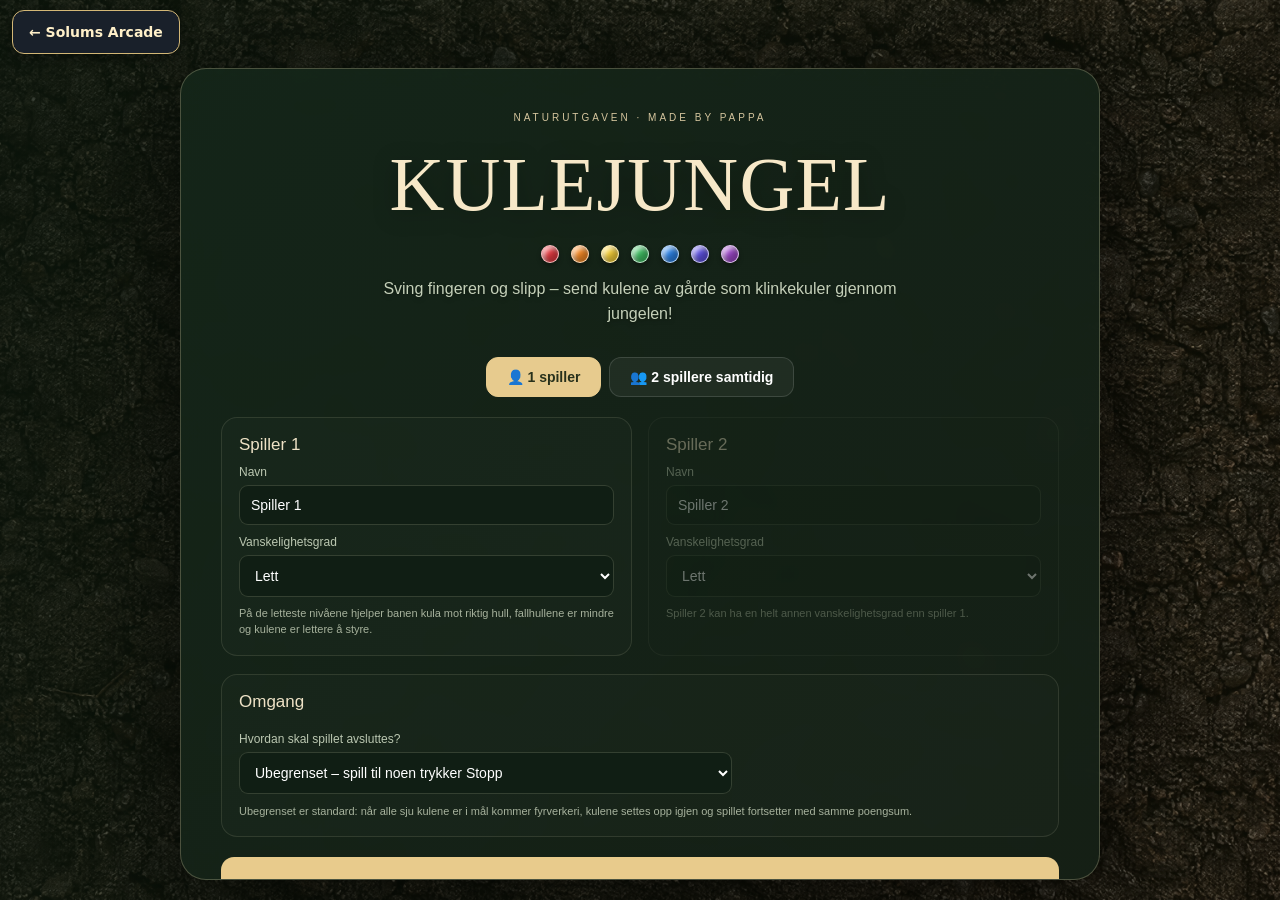
==== commit 754aba38: "Add a consistent Solums Arcade return button to all seven game menus" ====
--- a/Kulejungel/index.html
+++ b/Kulejungel/index.html
@@ -183,8 +183,8 @@
 body.two-players .centerTitle{display:none}
 
 .arcade-back{position:fixed;bottom:12px;left:14px;z-index:100;color:#f2dfbb;background:#17120ddd;border:1px solid #c6a67855;border-radius:10px;padding:9px 12px;text-decoration:none;font:12px Arial,sans-serif}.arcade-back:focus-visible{outline:3px solid #fff}@media(max-width:500px){.arcade-back{font-size:10px;padding:7px 9px}}</style>
-</head>
-<body><a class="arcade-back" href="../index.html">← Solums Arcade</a>
+<link rel="stylesheet" href="../assets/arcade-nav.css"></head>
+<body>
 <div id="app">
   <canvas id="game"></canvas>
   <canvas id="fireworksLayer"></canvas>
@@ -211,7 +211,7 @@
     </div>
   </div>
 
-  <section id="setup" class="screen">
+  <section id="setup" class="arcade-menu screen"><a class="solums-arcade-home" href="../index.html" aria-label="Til Solums Arcade">← Solums Arcade</a>
     <div class="card">
       <div class="logo">
         <h1 class="logoTitle">KULEJUNGEL</h1>
--- a/assets/arcade-nav.css
+++ b/assets/arcade-nav.css
@@ -0,0 +1,23 @@
+/* Shared return link for every game menu. */
+a.solums-arcade-home {
+  position:fixed; top:max(10px,env(safe-area-inset-top)); left:max(12px,env(safe-area-inset-left));
+  z-index:200; display:inline-flex; align-items:center; justify-content:center;
+  min-height:44px; box-sizing:border-box; padding:10px 16px; gap:8px;
+  border:1px solid #d3b776; border-radius:12px; background:#19202a; color:#fff0c9;
+  font:700 14px/1.2 system-ui,sans-serif; text-decoration:none; white-space:nowrap;
+  box-shadow:0 3px 14px #0005; touch-action:manipulation;
+}
+a.solums-arcade-home:hover { background:#303b48; border-color:#ffe1a0; }
+a.solums-arcade-home:focus-visible { outline:3px solid #fff; outline-offset:3px; }
+#menuScreen.arcade-menu, #menu.arcade-menu, #setup.arcade-menu, #startScreen.arcade-menu {
+  padding-top:calc(68px + env(safe-area-inset-top)); box-sizing:border-box;
+}
+.arcade-menu > .menu-card, .arcade-menu > .panel, .arcade-menu > .card {
+  max-height:calc(100dvh - 88px - env(safe-area-inset-top)); overflow:auto;
+}
+#toolbar > a.solums-arcade-home { position:static; flex-shrink:0; }
+#app:not([data-mode="home"]) #toolbar > a.solums-arcade-home { display:none; }
+#app[data-mode="home"] #homeButton { display:none; }
+#app[data-mode="home"].toolbar-hidden .toolbar { transform:none; opacity:1; pointer-events:auto; }
+#app[data-mode="home"] #hideToolbarButton, #app[data-mode="home"] #showToolbarButton { display:none; }
+@media(max-width:480px) { a.solums-arcade-home { padding:10px 12px; font-size:13px; } }
